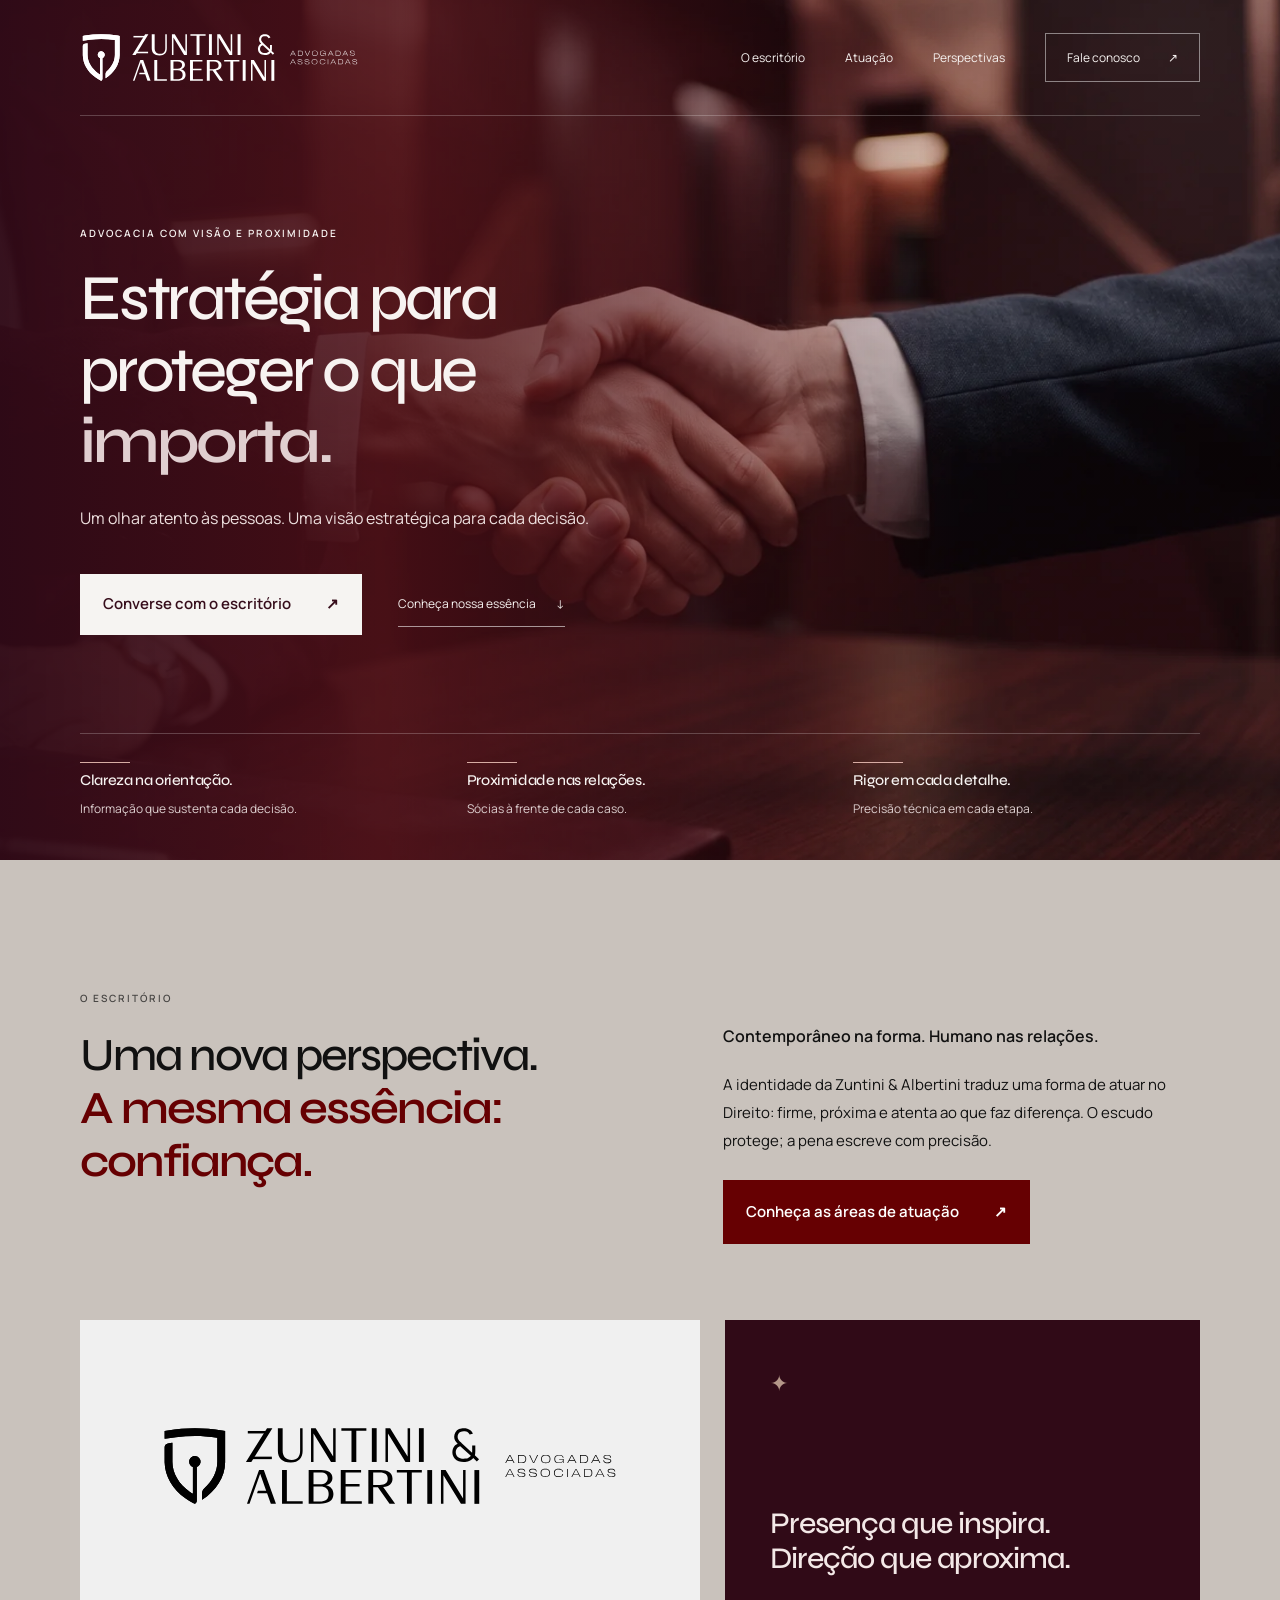
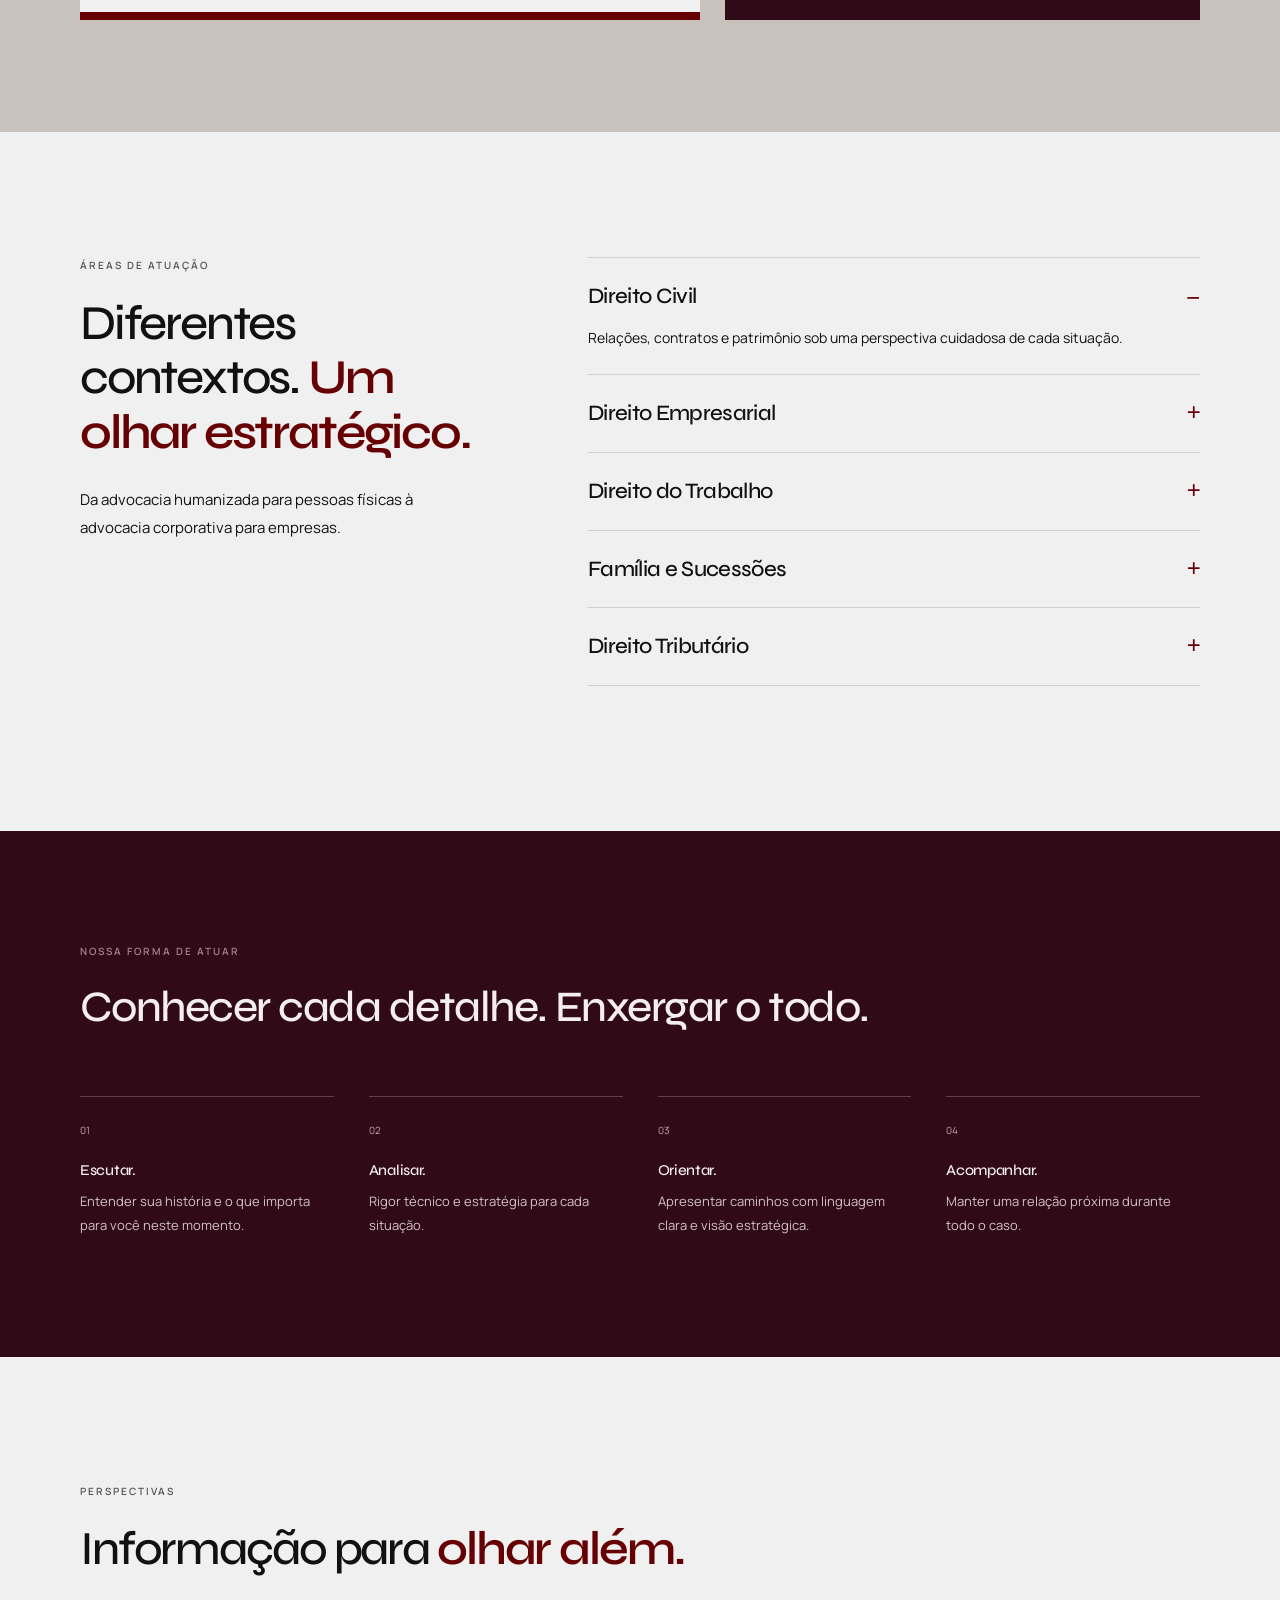
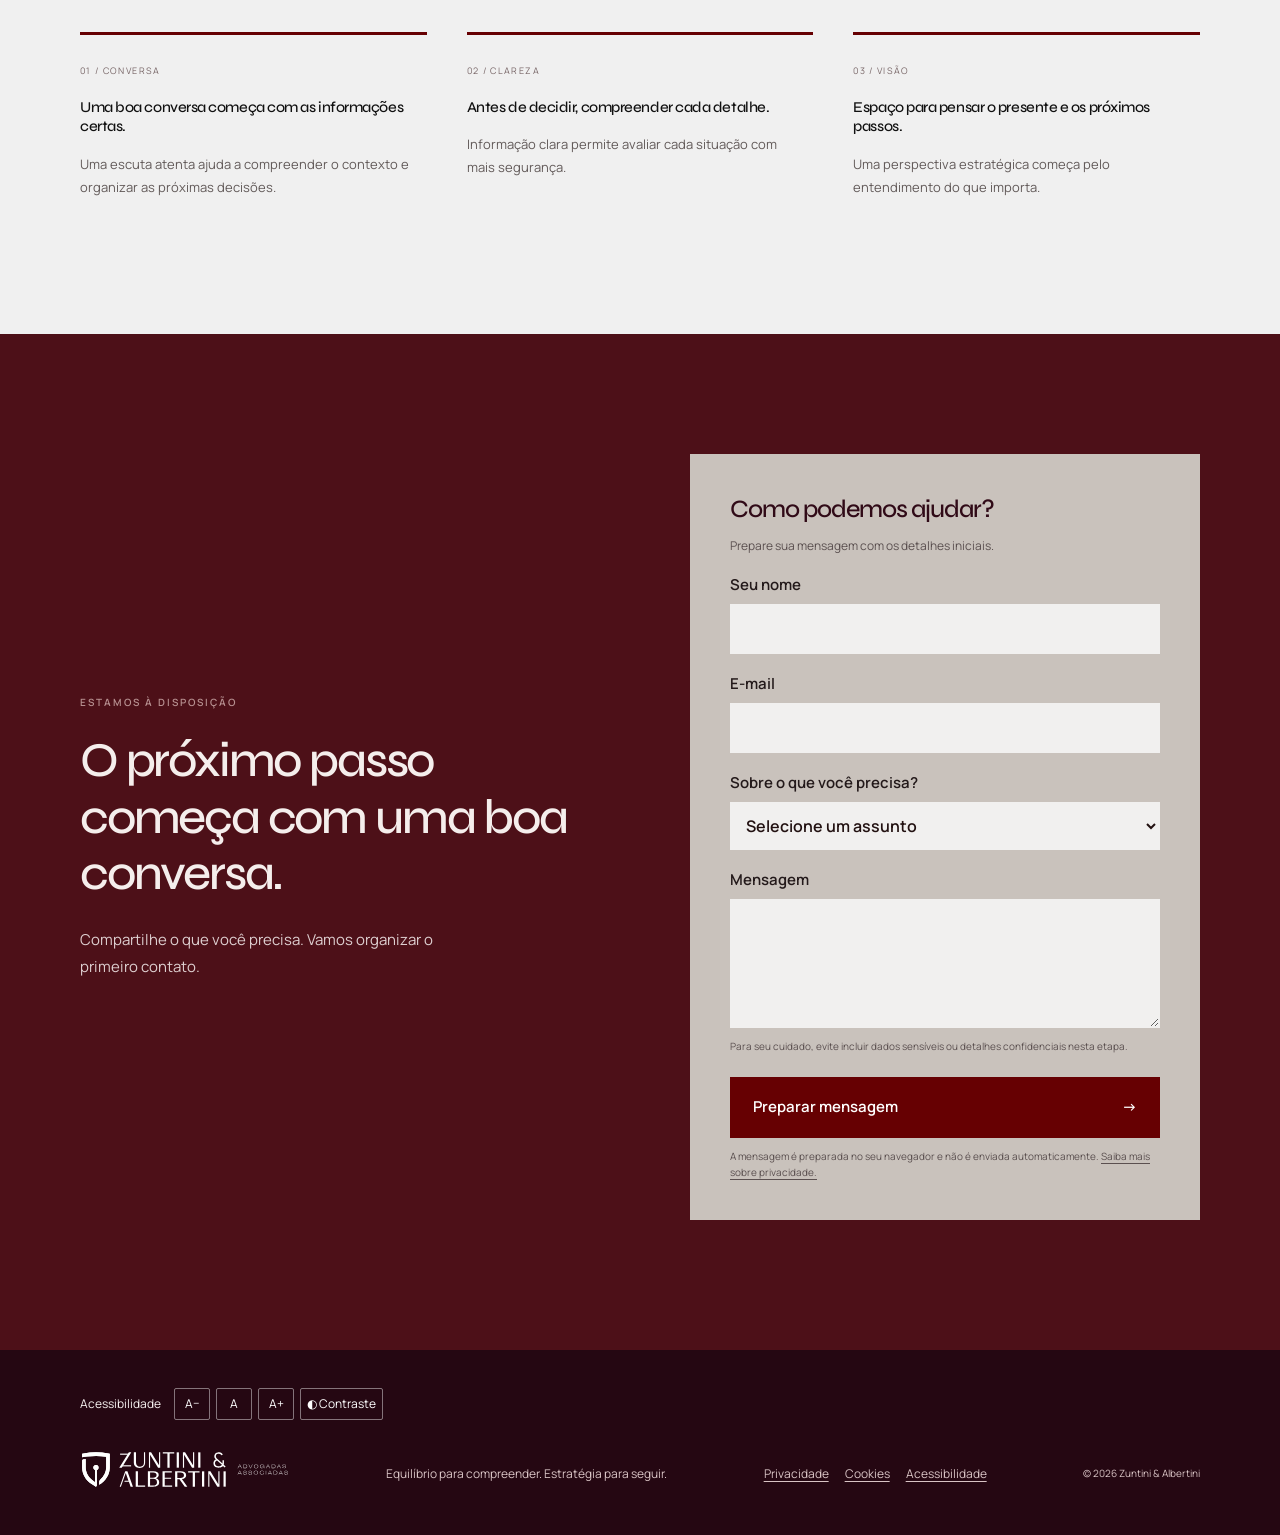
==== index.html @ 24b99238 "Adiciona site Zuntini e Albertini" ====
<!doctype html><html lang="pt-BR"><head><meta charset="utf-8"><meta name="viewport" content="width=device-width,initial-scale=1"><title>Zuntini &amp; Albertini | Advogadas Associadas</title><meta name="description" content="Conheça a Zuntini &amp; Albertini: atuação em Direito Civil, Empresarial, do Trabalho, Família e Sucessões e Tributário, com clareza e proximidade."><meta name="robots" content="index, follow, max-image-preview:large"><meta property="og:type" content="website"><meta property="og:site_name" content="Zuntini &amp; Albertini Advogadas Associadas"><meta property="og:title" content="Zuntini &amp; Albertini | Advogadas Associadas"><meta property="og:description" content="Conheça a Zuntini &amp; Albertini: atuação em Direito Civil, Empresarial, do Trabalho, Família e Sucessões e Tributário, com clareza e proximidade."><meta property="og:locale" content="pt_BR"><meta name="twitter:card" content="summary_large_image"><meta name="twitter:title" content="Zuntini &amp; Albertini | Advogadas Associadas"><meta name="twitter:description" content="Conheça a Zuntini &amp; Albertini: atuação em Direito Civil, Empresarial, do Trabalho, Família e Sucessões e Tributário, com clareza e proximidade."><meta name="theme-color" content="#300a17"><link rel="icon" href="assets/favicon.svg" type="image/svg+xml"><link rel="preload" href="assets/hero-3.webp" as="image"><link rel="stylesheet" href="fonts.css"><link rel="stylesheet" href="styles.css"><script type="application/ld+json">{"@context": "https://schema.org", "@type": "Organization", "name": "Zuntini & Albertini Advogadas Associadas", "description": "Escritório de advocacia com atuação em Direito Civil, Empresarial, do Trabalho, Família e Sucessões e Tributário."}</script><script src="script.js" defer></script><noscript><style>@media(max-width:700px){.menu-toggle{display:none}.header nav{display:flex;position:static;max-height:none;background:transparent;padding:12px 0;flex-direction:row;flex-wrap:wrap;gap:12px}.header{flex-wrap:wrap}.access-tools{display:none}}</style></noscript></head><body><a class="skip" href="#conteudo">Ir para o conteúdo</a><section class="hero" id="inicio"><header class="header wrap"><a href="#inicio" aria-label="Zuntini e Albertini — início"><img src="assets/logo.svg" class="logo logo-light" alt="Zuntini e Albertini Advogadas Associadas"></a><button class="menu-toggle" aria-controls="menu" aria-expanded="false" aria-label="Abrir menu de navegação">Menu <span aria-hidden="true">☰</span></button><nav id="menu" aria-label="Menu principal"><a href="#escritorio">O escritório</a><a href="#atuacao">Atuação</a><a href="#perspectivas">Perspectivas</a><a class="nav-button" href="#contato">Fale conosco <span>↗</span></a></nav></header><div class="hero-body wrap" id="conteudo" tabindex="-1"><p class="overline">Advocacia com visão e proximidade</p><h1>Estratégia para<br>proteger o que<br><span>importa.</span></h1><p>Um olhar atento às pessoas. Uma visão estratégica para cada decisão.</p><div class="hero-actions"><a class="button light" href="#contato">Converse com o escritório <span>↗</span></a><a class="text-link" href="#escritorio">Conheça nossa essência <span>↓</span></a></div></div><div class="hero-values wrap"><div><h3>Clareza na orientação.</h3><p>Informação que sustenta cada decisão.</p></div><div><h3>Proximidade nas relações.</h3><p>Sócias à frente de cada caso.</p></div><div><h3>Rigor em cada detalhe.</h3><p>Precisão técnica em cada etapa.</p></div></div></section><main><section class="about" id="escritorio"><div class="wrap"><div class="about-top"><div><p class="overline">O escritório</p><h2>Uma nova perspectiva.<br><em>A mesma essência:<br>confiança.</em></h2></div><div class="about-copy"><p class="lead">Contemporâneo na forma. Humano nas relações.</p><p>A identidade da Zuntini &amp; Albertini traduz uma forma de atuar no Direito: firme, próxima e atenta ao que faz diferença. O escudo protege; a pena escreve com precisão.</p><a class="button wine" href="#atuacao">Conheça as áreas de atuação <span>↗</span></a></div></div><div class="about-panels"><div class="brand-panel"><img src="assets/logo.svg" alt="Zuntini e Albertini Advogadas Associadas"></div><div class="quote-panel"><span class="panel-mark" aria-hidden="true">✦</span><p>Presença que inspira.<br>Direção que aproxima.</p></div></div></div></section><section class="practice" id="atuacao"><div class="wrap practice-grid"><div class="practice-heading"><p class="overline">Áreas de atuação</p><h2>Diferentes<br>contextos. <em>Um<br>olhar estratégico.</em></h2><p>Da advocacia humanizada para pessoas físicas à advocacia corporativa para empresas.</p></div><div class="accordions"><details open><summary>Direito Civil <span></span></summary><p>Relações, contratos e patrimônio sob uma perspectiva cuidadosa de cada situação.</p></details><details><summary>Direito Empresarial <span></span></summary><p>Orientação jurídica para as relações e decisões que fazem parte da atividade empresarial.</p></details><details><summary>Direito do Trabalho <span></span></summary><p>Atenção às relações de trabalho e às particularidades de cada contexto.</p></details><details><summary>Família e Sucessões <span></span></summary><p>Escuta cuidadosa e orientação em questões familiares e sucessórias.</p></details><details><summary>Direito Tributário <span></span></summary><p>Análise e orientação em questões tributárias para pessoas e empresas.</p></details></div></div></section><section class="approach"><div class="wrap"><p class="overline">Nossa forma de atuar</p><h2>Conhecer cada detalhe.<br class="mobile-break"> Enxergar o todo.</h2><div class="steps"><article><span>01</span><h3>Escutar.</h3><p>Entender sua história e o que importa para você neste momento.</p></article><article><span>02</span><h3>Analisar.</h3><p>Rigor técnico e estratégia para cada situação.</p></article><article><span>03</span><h3>Orientar.</h3><p>Apresentar caminhos com linguagem clara e visão estratégica.</p></article><article><span>04</span><h3>Acompanhar.</h3><p>Manter uma relação próxima durante todo o caso.</p></article></div></div></section><section class="perspectives" id="perspectivas"><div class="wrap"><p class="overline">Perspectivas</p><h2>Informação para <em>olhar além.</em></h2><div class="insights"><article><span>01 / CONVERSA</span><h3>Uma boa conversa começa com as informações certas.</h3><p>Uma escuta atenta ajuda a compreender o contexto e organizar as próximas decisões.</p></article><article><span>02 / CLAREZA</span><h3>Antes de decidir, compreender cada detalhe.</h3><p>Informação clara permite avaliar cada situação com mais segurança.</p></article><article><span>03 / VISÃO</span><h3>Espaço para pensar o presente e os próximos passos.</h3><p>Uma perspectiva estratégica começa pelo entendimento do que importa.</p></article></div></div></section><section class="contact" id="contato"><div class="wrap contact-grid"><div><p class="overline">Estamos à disposição</p><h2>O próximo passo<br>começa com uma boa<br>conversa.</h2><p>Compartilhe o que você precisa. Vamos organizar o primeiro contato.</p></div><form id="contact-form"><h3>Como podemos ajudar?</h3><p>Prepare sua mensagem com os detalhes iniciais.</p><label>Seu nome<input name="nome" autocomplete="name" required></label><label>E-mail<input name="email" type="email" autocomplete="email" required></label><label>Sobre o que você precisa?<select name="assunto" required><option value="">Selecione um assunto</option><option>Direito Civil</option><option>Direito Empresarial</option><option>Direito do Trabalho</option><option>Família e Sucessões</option><option>Direito Tributário</option><option>Outro assunto</option></select></label><label>Mensagem<textarea name="mensagem" rows="4" required aria-describedby="message-guidance"></textarea></label><p class="form-note" id="message-guidance">Para seu cuidado, evite incluir dados sensíveis ou detalhes confidenciais nesta etapa.</p><button class="button wine" type="submit">Preparar mensagem <span>→</span></button><p class="form-note">A mensagem é preparada no seu navegador e não é enviada automaticamente. <a href="privacidade.html">Saiba mais sobre privacidade.</a></p><div class="result" id="result" hidden role="status"><strong>Mensagem preparada</strong><pre id="message-preview"></pre><button type="button" id="copy-message">Copiar mensagem</button><p id="copy-status" aria-live="polite"></p></div></form></div></section></main><footer><div class="access-tools" role="group" aria-label="Opções de acessibilidade"><span>Acessibilidade</span><button type="button" data-text-size="decrease" aria-label="Diminuir tamanho do texto">A−</button><button type="button" data-text-size="reset" aria-label="Restaurar tamanho do texto">A</button><button type="button" data-text-size="increase" aria-label="Aumentar tamanho do texto">A+</button><button type="button" id="contrast-toggle" aria-pressed="false" aria-label="Ativar alto contraste">◐ <span>Contraste</span></button></div><div class="wrap footer-inner"><a href="#inicio" aria-label="Voltar ao início"><img src="assets/logo.svg" class="logo-light" alt="Zuntini e Albertini Advogadas Associadas"></a><p>Equilíbrio para compreender. Estratégia para seguir.</p><nav class="footer-legal" aria-label="Informações legais"><a href="privacidade.html">Privacidade</a><a href="cookies.html">Cookies</a><a href="acessibilidade.html">Acessibilidade</a></nav><small>© 2026 Zuntini &amp; Albertini</small></div></footer></body></html>
---- fonts.css ----
@font-face{font-family:'Manrope';font-style:normal;font-weight:400;font-display:swap;src:url('assets/fonts/manrope-0.ttf') format('truetype')}
@font-face{font-family:'Manrope';font-style:normal;font-weight:500;font-display:swap;src:url('assets/fonts/manrope-1.ttf') format('truetype')}
@font-face{font-family:'Manrope';font-style:normal;font-weight:600;font-display:swap;src:url('assets/fonts/manrope-2.ttf') format('truetype')}
@font-face{font-family:'Manrope';font-style:normal;font-weight:700;font-display:swap;src:url('assets/fonts/manrope-3.ttf') format('truetype')}
@font-face{font-family:'Syne';font-style:normal;font-weight:400;font-display:swap;src:url('assets/fonts/syne-0.ttf') format('truetype')}
@font-face{font-family:'Syne';font-style:normal;font-weight:500;font-display:swap;src:url('assets/fonts/syne-1.ttf') format('truetype')}
@font-face{font-family:'Syne';font-style:normal;font-weight:600;font-display:swap;src:url('assets/fonts/syne-2.ttf') format('truetype')}
@font-face{font-family:'Syne';font-style:normal;font-weight:700;font-display:swap;src:url('assets/fonts/syne-3.ttf') format('truetype')}
---- styles.css ----
:root{--wine:#660002;--deep:#300a17;--burgundy:#4d1018;--gray:#c9c2bc;--paper:#f0f0f0;--ink:#111}*{box-sizing:border-box}html{scroll-behavior:smooth;scroll-padding-top:20px}body{margin:0;background:var(--paper);color:var(--ink);font:15px/1.65 Arial,sans-serif;-webkit-font-smoothing:antialiased}a{color:inherit;text-decoration:none}button,input,textarea,select{font:inherit}button,a{touch-action:manipulation}a:focus-visible,button:focus-visible,input:focus-visible,textarea:focus-visible,select:focus-visible,summary:focus-visible{outline:3px solid #b58266;outline-offset:4px}p,h1,h2,h3,figure{margin:0}h1,h2,h3{font-family:Georgia,'Times New Roman',serif;font-weight:400;line-height:1.12;letter-spacing:-.035em}h1{font-size:clamp(58px,6.3vw,96px)}h2{font-size:clamp(38px,4.1vw,62px)}h3{font-size:23px}em{font-style:normal;color:var(--wine)}.wrap{width:min(1320px,87.5%);margin:auto}.overline{font-size:10px;letter-spacing:.2em;text-transform:uppercase;font-weight:600;margin-bottom:22px;opacity:.7}.hero{min-height:860px;background:linear-gradient(90deg,rgba(48,10,23,.96) 0%,rgba(77,16,24,.88) 30%,rgba(48,10,23,.2) 75%),url('assets/hero-3.webp') 64% center/cover;color:#f7f3f1;display:flex;flex-direction:column}.header{min-height:116px;display:flex;justify-content:space-between;align-items:center;gap:30px;border-bottom:1px solid #ffffff38}.logo{display:block;width:280px;height:auto}.logo-light{filter:brightness(0) invert(1)}.header nav{display:flex;align-items:center;gap:40px;font-size:12px}.header nav a:not(.nav-button):hover{opacity:.65}.nav-button{padding:14px 21px;border:1px solid #ffffff78;display:flex;gap:28px;align-items:center}.nav-button:hover{background:#ffffff15}.menu-toggle{display:none}.hero-body{padding:90px 0 80px;flex:1;display:flex;align-items:flex-start;flex-direction:column;justify-content:center}.hero-body h1 span{color:#e0cfd0}.hero-body>p:not(.overline){font-size:18px;margin-top:30px;color:#eee0df;max-width:600px}.hero-actions{display:flex;gap:36px;align-items:center;margin-top:42px}.button{border:1px solid transparent;padding:17px 22px;font-size:12px;font-weight:600;display:inline-flex;align-items:center;justify-content:space-between;gap:35px;cursor:pointer;transition:background .25s,transform .25s}.button:hover{transform:translateY(-2px)}.light{background:#f6f4f2;color:#360d1b}.wine{background:var(--wine);color:white}.wine:hover{background:#82121a}.text-link{font-size:12px;border-bottom:1px solid #ffffff90;padding:12px 0}.text-link span{margin-left:18px}.hero-values{display:grid;grid-template-columns:repeat(3,1fr);gap:40px;padding:28px 0 32px;border-top:1px solid #ffffff38}.hero-values h3{font-size:20px}.hero-values p{font-size:12px;color:#ded0d0;margin-top:6px}.about{background:var(--gray);padding:125px 0}.about-top{display:grid;grid-template-columns:1fr .88fr;gap:100px}.about-copy{max-width:520px}.about-copy .lead{font-size:17px;margin-bottom:20px}.about-copy p:not(.lead){max-width:520px}.about-copy .button{margin-top:26px}.about-panels{display:grid;grid-template-columns:1.15fr .88fr;gap:25px;margin-top:85px}.brand-panel{min-height:300px;background:#f0f0f0;border-bottom:8px solid var(--wine);display:grid;place-items:center;padding:40px}.brand-panel img{width:min(460px,90%)}.quote-panel{min-height:300px;background:var(--deep);color:#f3e8e7;display:flex;flex-direction:column;justify-content:space-between;padding:45px}.quote-panel p{font:30px/1.15 Georgia,serif}.panel-mark{color:#b49789;font-size:22px}.practice{padding:140px 0;background:#f0f0f0}.practice-grid{display:grid;grid-template-columns:.8fr 1.2fr;gap:100px}.practice-heading>p:not(.overline){max-width:340px;margin-top:30px}.accordions details{border-top:1px solid #d1cecc;padding:24px 0}.accordions details:last-child{border-bottom:1px solid #d1cecc}.accordions summary{cursor:pointer;list-style:none;font:26px/1.2 Georgia,serif;display:flex;justify-content:space-between;gap:20px}.accordions summary::-webkit-details-marker{display:none}.accordions summary span:after{content:'+';color:var(--wine);font:24px/1 Arial,sans-serif}.accordions details[open] summary span:after{content:'−'}.accordions details p{max-width:550px;margin-top:20px;font-size:14px;line-height:1.8}.approach{padding:125px 0;background:var(--deep);color:#f5eeee}.approach .overline{color:#d7b9ba}.approach h2{font-size:clamp(38px,3.8vw,58px)}.steps{display:grid;grid-template-columns:repeat(4,1fr);gap:35px;margin-top:70px}.steps article{border-top:1px solid #ffffff38;padding-top:20px}.steps article>span{font-size:10px;color:#c7a7a9}.steps h3{font-size:23px;margin-top:24px}.steps p{font-size:13px;color:#d3c3c4;margin-top:12px;max-width:250px}.perspectives{padding:130px 0;background:#f0f0f0}.insights{display:grid;grid-template-columns:repeat(3,1fr);gap:30px;margin-top:65px}.insights article{border-top:3px solid var(--wine);padding-top:22px}.insights span{font-size:9px;letter-spacing:.15em;color:#786667}.insights h3{font-size:25px;max-width:330px;margin-top:18px}.insights p{color:#625a59;font-size:13px;margin-top:18px;max-width:330px}.contact{background:var(--burgundy);color:#f5eeec;padding:130px 0}.contact-grid{display:grid;grid-template-columns:1fr 1fr;gap:100px;align-items:center}.contact-grid>div>p:last-child{color:#decfd0;max-width:380px;margin-top:30px}.contact .overline{color:#e4c7c4}form{background:#c9c2bc;color:#23191a;padding:40px}form h3{font-size:30px;color:var(--deep)}form>p{font-size:12px;margin-top:10px;color:#5b5050}label{display:block;font-size:11px;font-weight:600;margin-top:18px}input,select,textarea{display:block;width:100%;border:1px solid transparent;background:#f1f0ef;padding:11px;margin-top:6px;border-radius:0;color:#211}textarea{resize:vertical}form .button{width:100%;margin-top:23px}.form-note{font-size:10px;line-height:1.5}.result{border-top:1px solid #a99e98;margin-top:24px;padding-top:20px}.result strong{font-family:Georgia,serif;font-size:20px;font-weight:400}pre{white-space:pre-wrap;overflow-wrap:anywhere;font:13px/1.6 Arial,sans-serif;background:#eeeae6;padding:15px}#copy-message{border:1px solid var(--wine);background:transparent;color:var(--wine);padding:10px;cursor:pointer}#copy-status{font-size:12px}footer{background:#250712;color:#d9c4c5;padding:38px 0}.footer-inner{display:flex;align-items:center;justify-content:space-between;gap:35px}.footer-inner img{width:210px}.footer-inner p{font-size:12px}.footer-inner small{font-size:10px}.mobile-break{display:none}.skip{position:absolute;top:-100px;z-index:10;background:white;color:#111;padding:10px}.skip:focus{top:5px}@media(max-width:900px){.header nav{gap:22px}.logo{width:230px}.about-top,.practice-grid,.contact-grid{gap:50px}.hero{min-height:780px}}@media(max-width:700px){.wrap{width:88%}.hero{min-height:780px;background-position:64% center;background-image:linear-gradient(90deg,rgba(48,10,23,.93),rgba(48,10,23,.62)),url('assets/hero-3.webp')}.header{min-height:90px}.logo{width:205px}.menu-toggle{display:flex;gap:16px;align-items:center;background:transparent;color:white;border:1px solid #ffffff80;padding:9px 13px}.header nav{display:none;position:absolute;top:82px;left:6%;right:6%;z-index:5;background:#300a17;padding:25px;flex-direction:column;align-items:stretch;gap:23px}.header nav.open{display:flex}.nav-button{justify-content:space-between}.hero-body{padding:70px 0 60px}.hero-body h1{font-size:clamp(46px,10vw,68px)}.hero-body>p:not(.overline){font-size:15px}.hero-actions{gap:20px;align-items:flex-start;flex-direction:column;margin-top:32px}.hero-values{gap:16px;grid-template-columns:1fr;padding:22px 0}.hero-values>div{display:grid;grid-template-columns:1fr 1fr;gap:15px;align-items:center}.hero-values h3{font-size:16px}.hero-values p{font-size:10px;margin:0}.about,.practice,.approach,.perspectives,.contact{padding:75px 0}.about-top,.practice-grid,.contact-grid{grid-template-columns:1fr;gap:35px}.about h2,.practice h2{font-size:38px}.about-copy .lead{font-size:16px}.about-panels{grid-template-columns:1fr;gap:15px;margin-top:45px}.brand-panel,.quote-panel{min-height:190px}.quote-panel{padding:30px}.quote-panel p{font-size:25px}.accordions summary{font-size:22px}.accordions details{padding:21px 0}.steps{grid-template-columns:1fr 1fr;gap:30px 20px;margin-top:40px}.steps h3{margin-top:14px}.steps p{font-size:12px}.mobile-break{display:block}.insights{grid-template-columns:1fr;gap:35px;margin-top:40px}.insights h3{font-size:24px}.insights p{font-size:14px}form{padding:27px}.contact h2{font-size:37px}input,select,textarea{font-size:16px}.footer-inner{flex-wrap:wrap}.footer-inner img{width:180px}.footer-inner p{width:100%}.footer-inner small{font-size:10px}}@media(max-width:350px){.logo{width:165px}.hero-body h1{font-size:42px}.hero-values>div{grid-template-columns:1fr}.hero-values p{display:none}.steps{grid-template-columns:1fr}.contact h2{font-size:32px}}@media(prefers-reduced-motion:reduce){html{scroll-behavior:auto}*{transition:none!important}}
.brand-panel img{filter:brightness(0)}

/* Animações progressivas: conteúdo continua disponível sem JavaScript. */
.motion-progress{position:fixed;top:0;left:0;right:0;height:3px;background:#b5877c;transform:scaleX(var(--progress,0));transform-origin:left;z-index:30;pointer-events:none}
.hero.has-motion{position:relative;isolation:isolate;overflow:clip;background:#300a17}
.hero.has-motion:before{content:'';position:absolute;inset:-30px;z-index:-2;background:url('assets/hero-3.webp') 64% center/cover;transform:translate3d(var(--hero-x,0px),var(--hero-y,0px),0) scale(var(--hero-scale,1.02));will-change:transform}
.hero.has-motion:after{content:'';position:absolute;inset:0;z-index:-1;background:linear-gradient(90deg,rgba(48,10,23,.96),rgba(77,16,24,.88) 30%,rgba(48,10,23,.2) 75%);pointer-events:none}
.reveal{opacity:0;translate:0 28px;transition:opacity .85s ease var(--delay,0ms),translate 1s cubic-bezier(.16,1,.3,1) var(--delay,0ms)}
.reveal.is-visible{opacity:1;translate:0 0}
.reveal:focus-within{opacity:1;translate:0 0;transition:none}
.hero-body h1 .motion-line{display:block;overflow:clip;padding-bottom:.12em;margin-bottom:-.12em}
.hero-body h1 .motion-line>span{display:block;transition:transform 1.1s cubic-bezier(.16,1,.3,1) var(--line-delay,0ms)}
.hero-body h1.motion-heading{opacity:1;translate:none}
.hero-body h1.motion-heading:not(.is-visible) .motion-line>span{transform:translateY(115%)}
.button,.nav-button{transform:translate3d(var(--mx,0px),var(--my,0px),0);transition:transform .4s cubic-bezier(.16,1,.3,1),background .25s}
.button:hover{transform:translate3d(var(--mx,0px),calc(var(--my,0px) - 2px),0)}
.button span,.nav-button span,.text-link span{display:inline-block;transition:transform .35s ease}
.button:hover span,.nav-button:hover span{transform:translate(4px,-3px)}.text-link:hover span{transform:translateY(4px)}
.brand-panel,.quote-panel{overflow:hidden}.brand-panel img{transition:transform .7s cubic-bezier(.16,1,.3,1)}.brand-panel:hover img{transform:scale(1.04)}
.panel-mark{display:inline-block;transition:transform .6s}.quote-panel:hover .panel-mark{transform:rotate(90deg)}
.steps article,.insights article{transition:transform .45s ease,border-color .45s}.steps article:hover,.insights article:hover{transform:translateY(-5px)}
.accordions summary span{transition:transform .35s}.accordions details[open] summary span{transform:rotate(180deg)}
.motion-cursor{position:fixed;top:0;left:0;z-index:50;pointer-events:none;opacity:0;transition:opacity .2s}
.motion-cursor span{display:block;width:28px;height:28px;transform:translate(-50%,-50%);border:1px solid #bd9492;border-radius:50%;transition:width .25s,height .25s,background .25s}
.motion-cursor.is-link span{width:48px;height:48px;background:#bd949222}
@media(max-width:700px){.hero.has-motion:before{background-position:64% center}.hero.has-motion:after{background:linear-gradient(90deg,rgba(48,10,23,.93),rgba(48,10,23,.62))}.reveal{translate:0 18px}}
@media(hover:none),(pointer:coarse){.motion-cursor{display:none}}
@media(prefers-reduced-motion:reduce){.motion-progress,.motion-cursor{display:none}.reveal{opacity:1;translate:none;transition:none}.hero.has-motion:before{transform:none}.hero-body h1.motion-heading:not(.is-visible) .motion-line>span{transform:none}.steps article:hover,.insights article:hover,.brand-panel:hover img{transform:none}}

/* Movimento dos três compromissos na abertura. */
.hero-values>div{position:relative;overflow:hidden;padding:9px 12px 10px 0}
.hero-values>div:before{content:'';position:absolute;top:0;left:0;width:50px;height:1px;background:#d7aca4;transform:scaleX(0);transform-origin:left;transition:transform .85s cubic-bezier(.16,1,.3,1) var(--delay,0ms)}
.hero-values>div.is-visible:before{transform:scaleX(1)}
.hero-values h3{transition:transform .5s cubic-bezier(.16,1,.3,1),color .5s}
.hero-values p{transition:transform .6s cubic-bezier(.16,1,.3,1),color .5s}
@media(hover:hover) and (pointer:fine){.hero-values>div:hover h3{transform:translateX(7px);color:#fff}.hero-values>div:hover p{transform:translateX(7px);color:#fff}.hero-values>div:hover:before{width:80px}}
@media(max-width:700px){.hero-values>div{padding:9px 0}.hero-values>div:before{width:25px}}
@media(prefers-reduced-motion:reduce){.hero-values>div:before{transform:scaleX(1);transition:none}.hero-values h3,.hero-values p{transition:none}.hero-values>div:hover h3,.hero-values>div:hover p{transform:none}}
/* Tipografia da referência: Syne nos títulos e Manrope no conteúdo. */
body{font-family:'Manrope',Arial,sans-serif;font-weight:400}
h1,h2,h3{font-family:'Syne',Arial,sans-serif;font-weight:500;letter-spacing:-.045em}
h1 span,h2 em{font-family:'Syne',Arial,sans-serif;font-weight:600}
.hero-body h1{font-size:clamp(53px,5.2vw,82px);line-height:1.15}
.quote-panel p,.accordions summary,.result strong{font-family:'Syne',Arial,sans-serif;font-weight:500;letter-spacing:-.035em}
pre{font-family:'Manrope',Arial,sans-serif}
@media(max-width:700px){.hero-body h1{font-size:clamp(39px,8.8vw,56px);line-height:1.17}.hero-values h3{font-size:15px}.accordions summary{font-size:20px}.quote-panel p{font-size:23px}}
@media(max-width:350px){.hero-body h1{font-size:36px}}
.hero-body h1 .motion-line,.hero-body h1 .motion-line>span{color:inherit;font-weight:inherit}
.hero-body h1 .motion-line>span>span{color:#e0cfd0;font-weight:600}

/* Ritmo tipográfico ajustado à função de cada seção. */
.hero-body h1{font-size:clamp(51px,5vw,76px);line-height:1.12;letter-spacing:-.05em;max-width:820px}
.hero-body>p:not(.overline){max-width:530px;line-height:1.75;margin-top:26px;font-size:16px}
.hero-values h3{font-size:17px;line-height:1.3;letter-spacing:-.025em}.hero-values p{font-size:12px;line-height:1.6;margin-top:8px}
.about{padding-block:130px 112px}.about-top h2{font-size:clamp(38px,3.6vw,54px);line-height:1.16;letter-spacing:-.045em}.about-copy{padding-top:34px;line-height:1.85}.about-copy .lead{font-size:16px;font-weight:600;line-height:1.5;margin-bottom:23px}.about-panels{margin-top:76px}
.practice{padding-block:125px 145px}.practice-heading h2{font-size:clamp(38px,3.8vw,56px);line-height:1.13}.practice-heading>p:not(.overline){line-height:1.85;margin-top:26px}.accordions details{padding-block:24px}.accordions summary{font-size:22px;line-height:1.3;letter-spacing:-.03em}.accordions details p{font-size:14px;line-height:1.85;margin-top:14px}
.approach{padding-block:112px 120px}.approach h2{font-size:clamp(36px,3.4vw,50px);line-height:1.2;letter-spacing:-.035em;max-width:1050px}.steps{margin-top:62px}.steps h3{font-size:20px;letter-spacing:-.02em;margin-top:21px}.steps p{line-height:1.8;margin-top:11px}
.perspectives{padding-block:126px 135px}.perspectives h2{font-size:clamp(39px,3.7vw,55px);line-height:1.17}.insights{margin-top:55px;gap:40px}.insights h3{font-size:22px;line-height:1.3;letter-spacing:-.03em;margin-top:16px;max-width:350px}.insights p{line-height:1.8;margin-top:16px}
.contact{padding-block:120px 130px}.contact h2{font-size:clamp(40px,3.8vw,58px);line-height:1.16}.contact-grid>div>p:last-child{line-height:1.8;margin-top:25px}.contact form h3{font-size:25px;line-height:1.25}.contact form>p{line-height:1.6}
@media(max-width:900px) and (min-width:701px){.about-top,.practice-grid,.contact-grid{gap:50px}.hero-body h1{font-size:clamp(48px,6vw,65px)}.about-top h2,.practice-heading h2{font-size:clamp(35px,4.3vw,44px)}}
@media(max-width:700px){.hero-body h1{font-size:clamp(38px,8.5vw,52px);line-height:1.15}.hero-body>p:not(.overline){font-size:15px;line-height:1.75;margin-top:24px}.hero-values h3{font-size:15px;line-height:1.3}.hero-values p{font-size:11px;line-height:1.5;margin:0}.about{padding-block:76px 68px}.about-top h2,.practice-heading h2{font-size:clamp(34px,8vw,40px);line-height:1.16}.about-copy{padding-top:0}.about-copy .lead{font-size:15px;margin-bottom:17px}.about-panels{margin-top:42px}.practice{padding-block:76px 82px}.accordions summary{font-size:20px}.accordions details p{font-size:14px;line-height:1.7}.approach{padding-block:72px 78px}.approach h2{font-size:clamp(32px,7.8vw,40px);line-height:1.2}.steps{margin-top:40px}.steps h3{font-size:19px;margin-top:14px}.steps p{font-size:13px}.perspectives{padding-block:78px 84px}.perspectives h2{font-size:clamp(34px,8vw,42px)}.insights{margin-top:39px;gap:32px}.insights h3{font-size:21px}.insights p{font-size:14px}.contact{padding-block:78px 85px}.contact h2{font-size:clamp(34px,8vw,40px)}.contact form h3{font-size:24px}}
@media(max-width:350px){.hero-body h1{font-size:34px}.contact h2{font-size:31px}}
/* Textos dos compromissos permanecem disponíveis em telas pequenas. */
@media(max-width:350px){.hero-values p{display:block}.hero-values>div{gap:4px}.hero-values{gap:8px}}
/* Controles acessíveis e navegação em dispositivos pequenos. */
:root{--text-scale:1}
body{font-size:calc(15px * var(--text-scale))}
p,li,label,input,select,textarea,summary,.button,.nav-button,.hero-values h3,.steps h3,.insights h3{font-size:calc(1em * var(--text-scale))}
input,select,textarea{font-size:max(16px,calc(1em * var(--text-scale)))}
.access-tools{min-height:38px;padding:4px 6.25%;display:flex;align-items:center;justify-content:flex-end;gap:6px;background:#250712;color:#f7f3f1;font:12px/1.2 'Manrope',Arial,sans-serif}
.access-tools>span{margin-right:7px}.access-tools button{min-width:36px;min-height:32px;border:1px solid #ffffff70;color:white;background:transparent;border-radius:2px;cursor:pointer;font-size:12px}.access-tools button:hover,.access-tools button[aria-pressed=true]{background:#f0f0f0;color:#300a17}.access-tools button:focus-visible{outline:3px solid #f0d4bb;outline-offset:2px}
.footer-legal{display:flex;flex-wrap:wrap;gap:16px;font-size:12px}.footer-legal a,.form-note a{text-decoration:underline;text-underline-offset:3px}
html.high-contrast body,html.high-contrast main,html.high-contrast .about,html.high-contrast .practice,html.high-contrast .perspectives,html.high-contrast form,html.high-contrast .brand-panel,html.high-contrast input,html.high-contrast select,html.high-contrast textarea{background:#fff!important;color:#000!important}
html.high-contrast .hero,html.high-contrast .approach,html.high-contrast .contact,html.high-contrast footer,html.high-contrast .quote-panel,html.high-contrast .access-tools,html.high-contrast .header nav.open{background:#000!important;color:#fff!important}
html.high-contrast .hero.has-motion:before{display:none}html.high-contrast .hero.has-motion:after{background:#000}html.high-contrast .hero :is(p,h1,h3,span),html.high-contrast .approach :is(p,h2,h3,span),html.high-contrast .contact-grid>div :is(p,h2),html.high-contrast footer :is(p,small,a){color:#fff!important;opacity:1}
html.high-contrast .about :is(p,h2,em),html.high-contrast .practice :is(p,h2,em,summary),html.high-contrast .perspectives :is(p,h2,h3,em,span),html.high-contrast form :is(p,h3,label){color:#000!important;opacity:1}
html.high-contrast .wine,html.high-contrast #copy-message{background:#000!important;color:#fff!important;border:1px solid #fff}html.high-contrast .light{background:#fff!important;color:#000!important}html.high-contrast input,html.high-contrast select,html.high-contrast textarea{border:1px solid #000}
@media(max-width:700px){.access-tools{padding-inline:6%;justify-content:flex-end;flex-wrap:wrap}.access-tools>span{margin-right:auto}.header nav{top:auto;top:calc(100% - 8px);left:0;right:0;max-height:min(70vh,480px);overflow-y:auto}.header{position:relative;z-index:5}.menu-toggle{min-height:44px;min-width:76px}.header nav a{min-height:44px;display:flex;align-items:center}.footer-legal{width:100%}.hero-values p{display:block!important}}
@media(max-width:350px){.access-tools>span{font-size:10px}.access-tools button{min-width:32px}.access-tools #contrast-toggle span{font-size:0}.access-tools #contrast-toggle span:after{content:'Contraste';font-size:10px}}
.info-page{background:#f0f0f0}.info-header{background:#300a17;color:#fff}.info-nav{min-height:106px;display:flex;justify-content:space-between;align-items:center;gap:24px}.info-nav img{display:block;width:250px;max-width:100%}.back-link{font-size:13px;text-decoration:underline;text-underline-offset:4px}.info-main{max-width:850px;padding-top:85px;padding-bottom:110px;min-height:65vh}.info-main h1{font-size:clamp(42px,5vw,65px);margin-bottom:35px}.info-main h2{font-size:25px;line-height:1.3;margin-top:40px;margin-bottom:14px}.info-main p,.info-main li{font-size:16px;line-height:1.85;max-width:72ch}.info-main p+p{margin-top:16px}.info-main ul{padding-left:24px}.info-main li+li{margin-top:8px}.info-main .notice{padding:20px 24px;border-left:3px solid #660002;background:#e9e3df;font-size:14px;line-height:1.7}.info-page .footer-inner img{width:180px}@media(max-width:700px){.info-nav{min-height:88px}.info-nav img{width:190px}.back-link{font-size:11px}.info-main{padding-top:60px;padding-bottom:75px}.info-main h1{font-size:42px}.info-main h2{font-size:22px}.info-main p,.info-main li{font-size:16px}}
/* Escala consistente para textos e títulos. */
body{font-size:15px}
h1{font-size:calc(clamp(58px,6.3vw,96px) * var(--text-scale))}
h2{font-size:calc(clamp(38px,4.1vw,62px) * var(--text-scale))}
h3{font-size:calc(23px * var(--text-scale))}
.hero-body h1{font-size:calc(clamp(51px,5vw,76px) * var(--text-scale))}
.about-top h2{font-size:calc(clamp(38px,3.6vw,54px) * var(--text-scale))}.practice-heading h2{font-size:calc(clamp(38px,3.8vw,56px) * var(--text-scale))}.approach h2{font-size:calc(clamp(36px,3.4vw,50px) * var(--text-scale))}.perspectives h2{font-size:calc(clamp(39px,3.7vw,55px) * var(--text-scale))}.contact h2{font-size:calc(clamp(40px,3.8vw,58px) * var(--text-scale))}
@media(max-width:700px){.hero-body h1{font-size:calc(clamp(38px,8.5vw,52px) * var(--text-scale))}.about-top h2,.practice-heading h2{font-size:calc(clamp(34px,8vw,40px) * var(--text-scale))}.approach h2{font-size:calc(clamp(32px,7.8vw,40px) * var(--text-scale))}.perspectives h2{font-size:calc(clamp(34px,8vw,42px) * var(--text-scale))}.contact h2{font-size:calc(clamp(34px,8vw,40px) * var(--text-scale))}}
@media(max-width:350px){.hero-body h1{font-size:calc(34px * var(--text-scale))}.contact h2{font-size:calc(31px * var(--text-scale))}}
footer .access-tools{padding:0;min-height:0;background:transparent;justify-content:flex-start;flex-wrap:wrap;width:min(1320px,87.5%);margin:0 auto 30px}
@media(max-width:700px){footer .access-tools{width:88%;padding:0;justify-content:flex-start}footer .access-tools>span{margin-right:8px}}
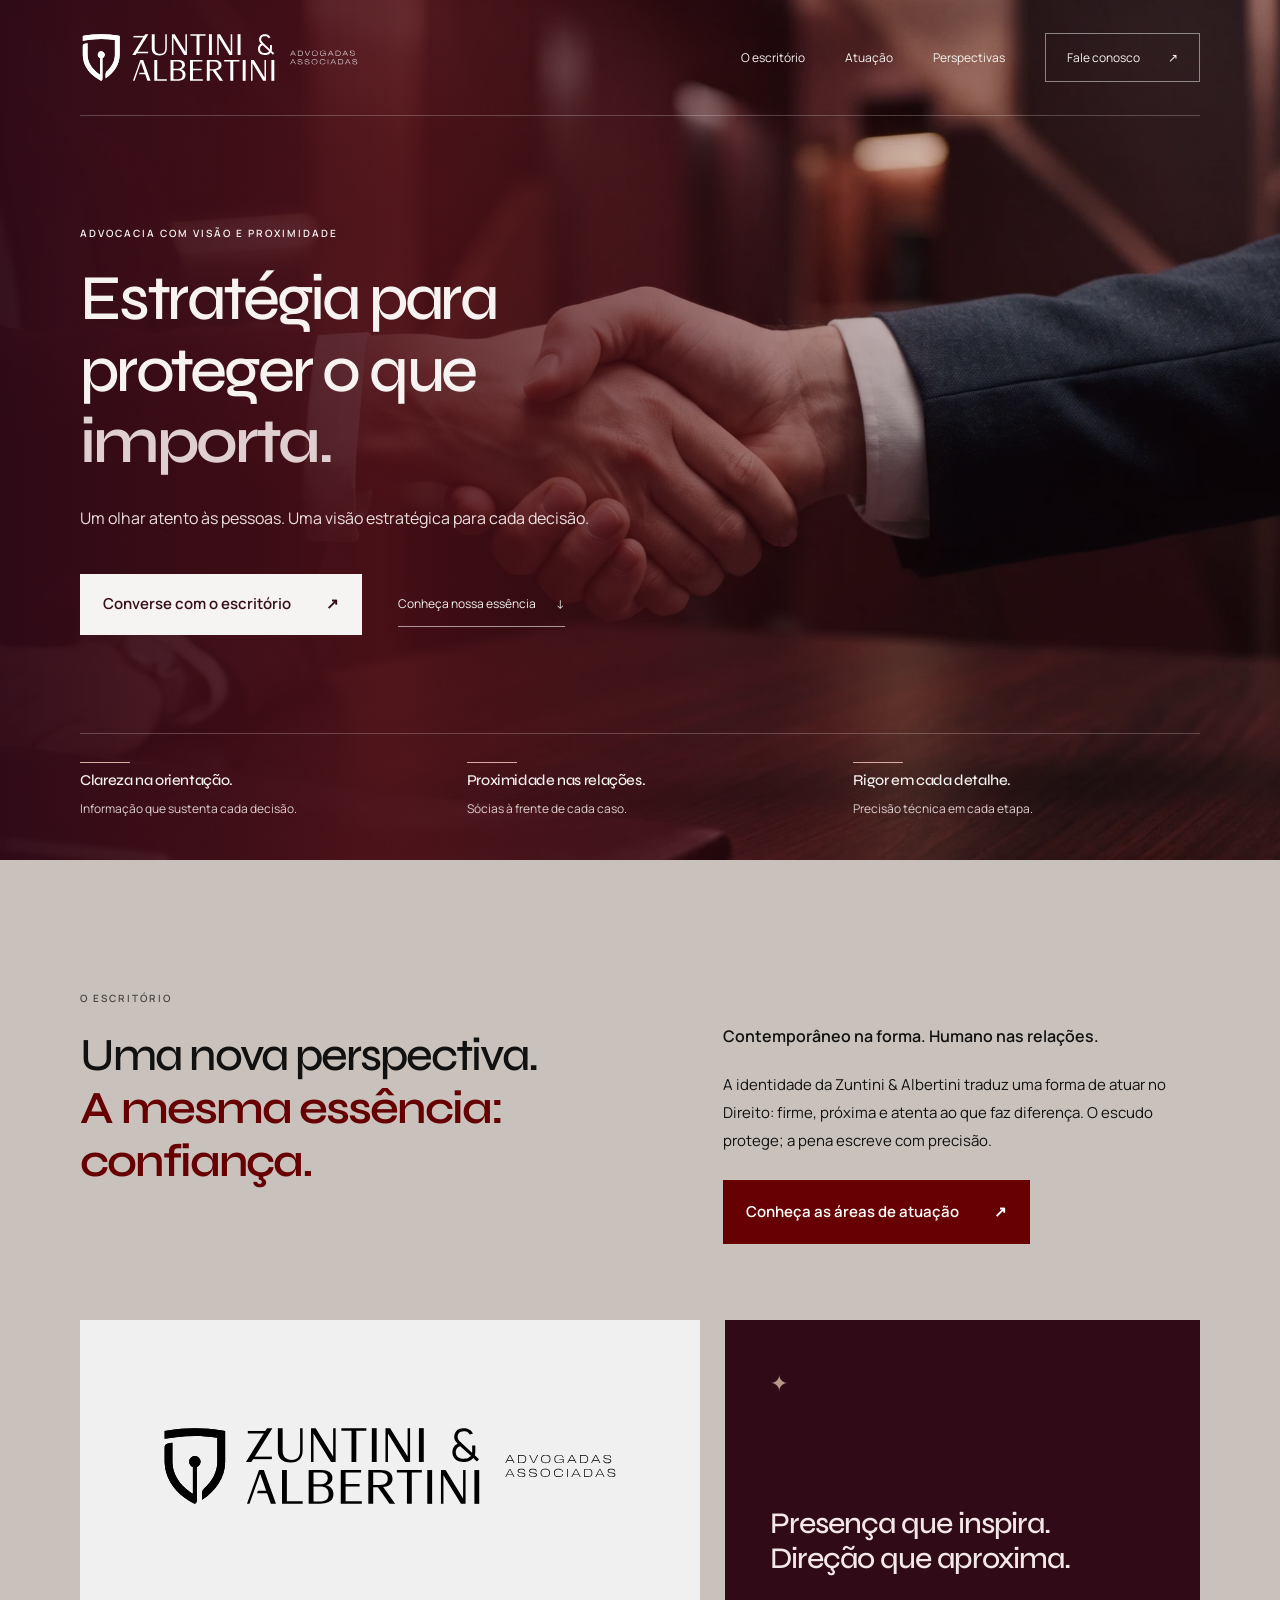
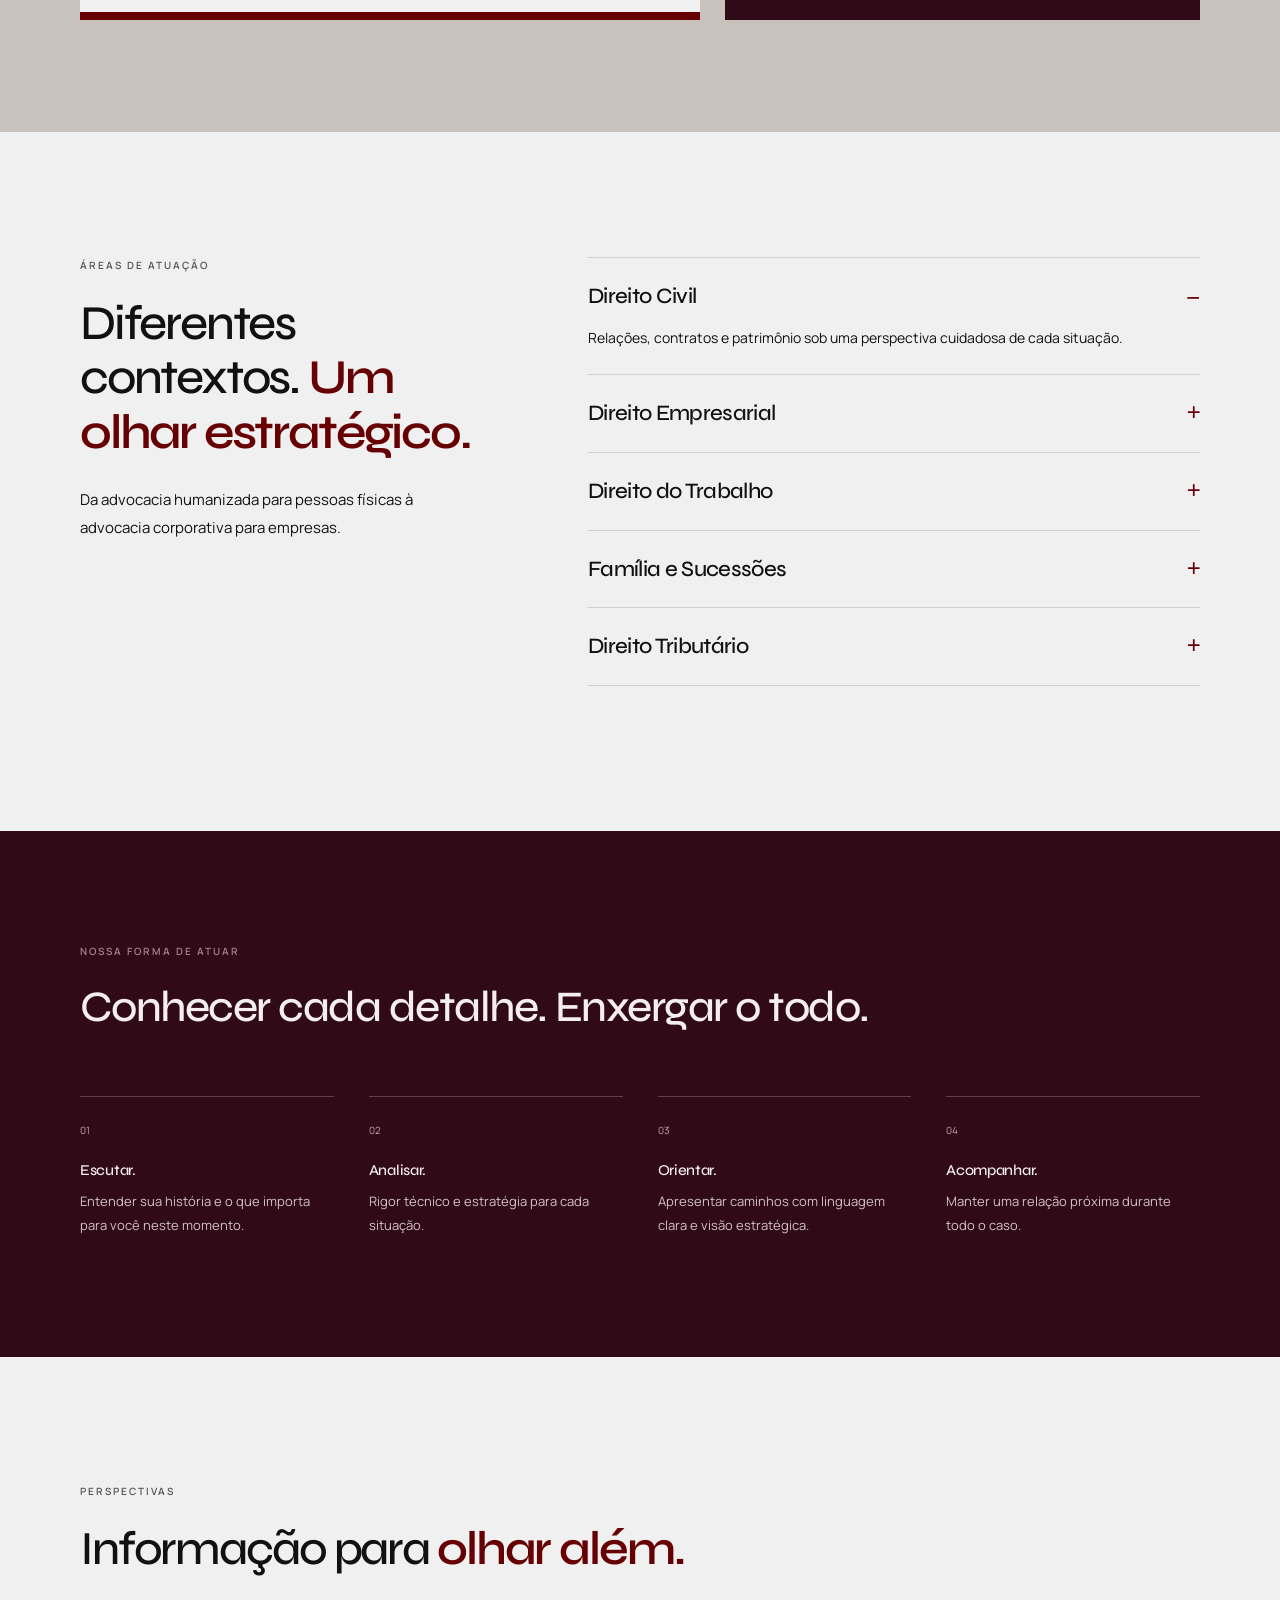
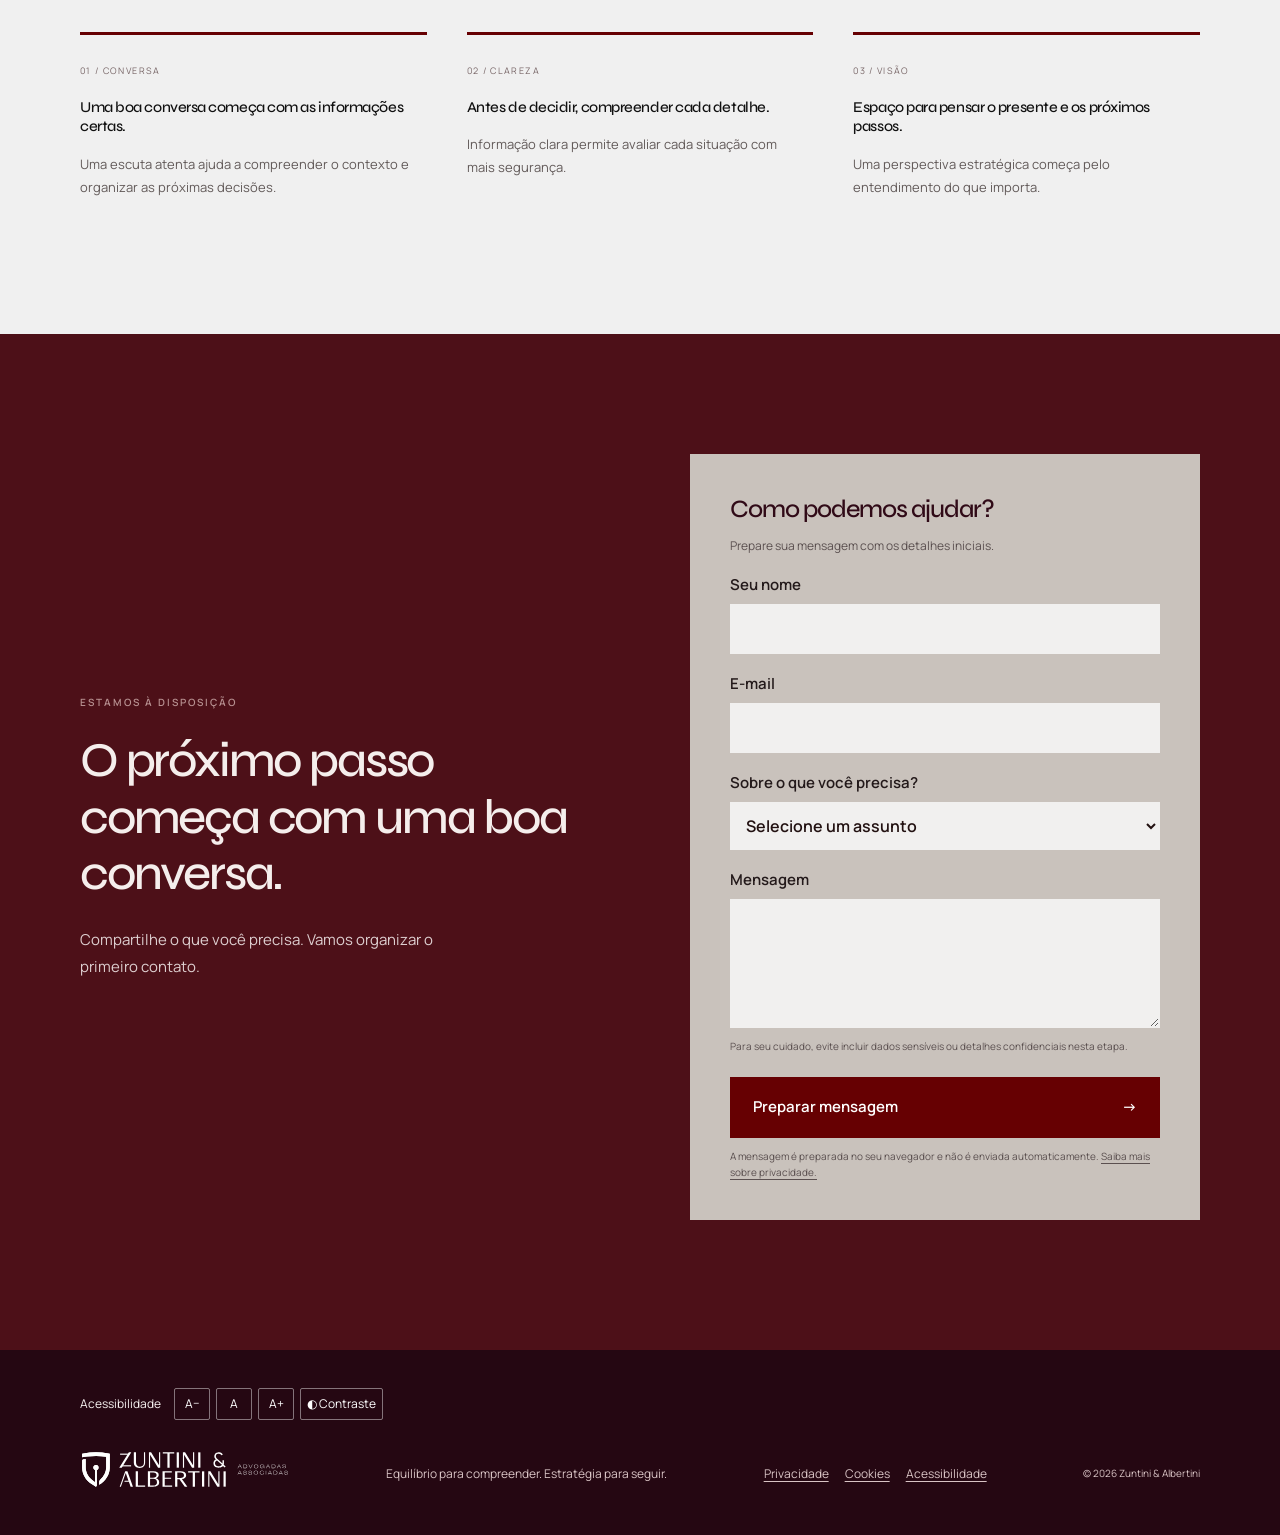
==== commit 7f4d32fe: "Atualiza imagem principal do site" ====
--- a/index.html
+++ b/index.html
@@ -1 +1 @@
-<!doctype html><html lang="pt-BR"><head><meta charset="utf-8"><meta name="viewport" content="width=device-width,initial-scale=1"><title>Zuntini &amp; Albertini | Advogadas Associadas</title><meta name="description" content="Conheça a Zuntini &amp; Albertini: atuação em Direito Civil, Empresarial, do Trabalho, Família e Sucessões e Tributário, com clareza e proximidade."><meta name="robots" content="index, follow, max-image-preview:large"><meta property="og:type" content="website"><meta property="og:site_name" content="Zuntini &amp; Albertini Advogadas Associadas"><meta property="og:title" content="Zuntini &amp; Albertini | Advogadas Associadas"><meta property="og:description" content="Conheça a Zuntini &amp; Albertini: atuação em Direito Civil, Empresarial, do Trabalho, Família e Sucessões e Tributário, com clareza e proximidade."><meta property="og:locale" content="pt_BR"><meta name="twitter:card" content="summary_large_image"><meta name="twitter:title" content="Zuntini &amp; Albertini | Advogadas Associadas"><meta name="twitter:description" content="Conheça a Zuntini &amp; Albertini: atuação em Direito Civil, Empresarial, do Trabalho, Família e Sucessões e Tributário, com clareza e proximidade."><meta name="theme-color" content="#300a17"><link rel="icon" href="assets/favicon.svg" type="image/svg+xml"><link rel="preload" href="assets/hero-3.webp" as="image"><link rel="stylesheet" href="fonts.css"><link rel="stylesheet" href="styles.css"><script type="application/ld+json">{"@context": "https://schema.org", "@type": "Organization", "name": "Zuntini & Albertini Advogadas Associadas", "description": "Escritório de advocacia com atuação em Direito Civil, Empresarial, do Trabalho, Família e Sucessões e Tributário."}</script><script src="script.js" defer></script><noscript><style>@media(max-width:700px){.menu-toggle{display:none}.header nav{display:flex;position:static;max-height:none;background:transparent;padding:12px 0;flex-direction:row;flex-wrap:wrap;gap:12px}.header{flex-wrap:wrap}.access-tools{display:none}}</style></noscript></head><body><a class="skip" href="#conteudo">Ir para o conteúdo</a><section class="hero" id="inicio"><header class="header wrap"><a href="#inicio" aria-label="Zuntini e Albertini — início"><img src="assets/logo.svg" class="logo logo-light" alt="Zuntini e Albertini Advogadas Associadas"></a><button class="menu-toggle" aria-controls="menu" aria-expanded="false" aria-label="Abrir menu de navegação">Menu <span aria-hidden="true">☰</span></button><nav id="menu" aria-label="Menu principal"><a href="#escritorio">O escritório</a><a href="#atuacao">Atuação</a><a href="#perspectivas">Perspectivas</a><a class="nav-button" href="#contato">Fale conosco <span>↗</span></a></nav></header><div class="hero-body wrap" id="conteudo" tabindex="-1"><p class="overline">Advocacia com visão e proximidade</p><h1>Estratégia para<br>proteger o que<br><span>importa.</span></h1><p>Um olhar atento às pessoas. Uma visão estratégica para cada decisão.</p><div class="hero-actions"><a class="button light" href="#contato">Converse com o escritório <span>↗</span></a><a class="text-link" href="#escritorio">Conheça nossa essência <span>↓</span></a></div></div><div class="hero-values wrap"><div><h3>Clareza na orientação.</h3><p>Informação que sustenta cada decisão.</p></div><div><h3>Proximidade nas relações.</h3><p>Sócias à frente de cada caso.</p></div><div><h3>Rigor em cada detalhe.</h3><p>Precisão técnica em cada etapa.</p></div></div></section><main><section class="about" id="escritorio"><div class="wrap"><div class="about-top"><div><p class="overline">O escritório</p><h2>Uma nova perspectiva.<br><em>A mesma essência:<br>confiança.</em></h2></div><div class="about-copy"><p class="lead">Contemporâneo na forma. Humano nas relações.</p><p>A identidade da Zuntini &amp; Albertini traduz uma forma de atuar no Direito: firme, próxima e atenta ao que faz diferença. O escudo protege; a pena escreve com precisão.</p><a class="button wine" href="#atuacao">Conheça as áreas de atuação <span>↗</span></a></div></div><div class="about-panels"><div class="brand-panel"><img src="assets/logo.svg" alt="Zuntini e Albertini Advogadas Associadas"></div><div class="quote-panel"><span class="panel-mark" aria-hidden="true">✦</span><p>Presença que inspira.<br>Direção que aproxima.</p></div></div></div></section><section class="practice" id="atuacao"><div class="wrap practice-grid"><div class="practice-heading"><p class="overline">Áreas de atuação</p><h2>Diferentes<br>contextos. <em>Um<br>olhar estratégico.</em></h2><p>Da advocacia humanizada para pessoas físicas à advocacia corporativa para empresas.</p></div><div class="accordions"><details open><summary>Direito Civil <span></span></summary><p>Relações, contratos e patrimônio sob uma perspectiva cuidadosa de cada situação.</p></details><details><summary>Direito Empresarial <span></span></summary><p>Orientação jurídica para as relações e decisões que fazem parte da atividade empresarial.</p></details><details><summary>Direito do Trabalho <span></span></summary><p>Atenção às relações de trabalho e às particularidades de cada contexto.</p></details><details><summary>Família e Sucessões <span></span></summary><p>Escuta cuidadosa e orientação em questões familiares e sucessórias.</p></details><details><summary>Direito Tributário <span></span></summary><p>Análise e orientação em questões tributárias para pessoas e empresas.</p></details></div></div></section><section class="approach"><div class="wrap"><p class="overline">Nossa forma de atuar</p><h2>Conhecer cada detalhe.<br class="mobile-break"> Enxergar o todo.</h2><div class="steps"><article><span>01</span><h3>Escutar.</h3><p>Entender sua história e o que importa para você neste momento.</p></article><article><span>02</span><h3>Analisar.</h3><p>Rigor técnico e estratégia para cada situação.</p></article><article><span>03</span><h3>Orientar.</h3><p>Apresentar caminhos com linguagem clara e visão estratégica.</p></article><article><span>04</span><h3>Acompanhar.</h3><p>Manter uma relação próxima durante todo o caso.</p></article></div></div></section><section class="perspectives" id="perspectivas"><div class="wrap"><p class="overline">Perspectivas</p><h2>Informação para <em>olhar além.</em></h2><div class="insights"><article><span>01 / CONVERSA</span><h3>Uma boa conversa começa com as informações certas.</h3><p>Uma escuta atenta ajuda a compreender o contexto e organizar as próximas decisões.</p></article><article><span>02 / CLAREZA</span><h3>Antes de decidir, compreender cada detalhe.</h3><p>Informação clara permite avaliar cada situação com mais segurança.</p></article><article><span>03 / VISÃO</span><h3>Espaço para pensar o presente e os próximos passos.</h3><p>Uma perspectiva estratégica começa pelo entendimento do que importa.</p></article></div></div></section><section class="contact" id="contato"><div class="wrap contact-grid"><div><p class="overline">Estamos à disposição</p><h2>O próximo passo<br>começa com uma boa<br>conversa.</h2><p>Compartilhe o que você precisa. Vamos organizar o primeiro contato.</p></div><form id="contact-form"><h3>Como podemos ajudar?</h3><p>Prepare sua mensagem com os detalhes iniciais.</p><label>Seu nome<input name="nome" autocomplete="name" required></label><label>E-mail<input name="email" type="email" autocomplete="email" required></label><label>Sobre o que você precisa?<select name="assunto" required><option value="">Selecione um assunto</option><option>Direito Civil</option><option>Direito Empresarial</option><option>Direito do Trabalho</option><option>Família e Sucessões</option><option>Direito Tributário</option><option>Outro assunto</option></select></label><label>Mensagem<textarea name="mensagem" rows="4" required aria-describedby="message-guidance"></textarea></label><p class="form-note" id="message-guidance">Para seu cuidado, evite incluir dados sensíveis ou detalhes confidenciais nesta etapa.</p><button class="button wine" type="submit">Preparar mensagem <span>→</span></button><p class="form-note">A mensagem é preparada no seu navegador e não é enviada automaticamente. <a href="privacidade.html">Saiba mais sobre privacidade.</a></p><div class="result" id="result" hidden role="status"><strong>Mensagem preparada</strong><pre id="message-preview"></pre><button type="button" id="copy-message">Copiar mensagem</button><p id="copy-status" aria-live="polite"></p></div></form></div></section></main><footer><div class="access-tools" role="group" aria-label="Opções de acessibilidade"><span>Acessibilidade</span><button type="button" data-text-size="decrease" aria-label="Diminuir tamanho do texto">A−</button><button type="button" data-text-size="reset" aria-label="Restaurar tamanho do texto">A</button><button type="button" data-text-size="increase" aria-label="Aumentar tamanho do texto">A+</button><button type="button" id="contrast-toggle" aria-pressed="false" aria-label="Ativar alto contraste">◐ <span>Contraste</span></button></div><div class="wrap footer-inner"><a href="#inicio" aria-label="Voltar ao início"><img src="assets/logo.svg" class="logo-light" alt="Zuntini e Albertini Advogadas Associadas"></a><p>Equilíbrio para compreender. Estratégia para seguir.</p><nav class="footer-legal" aria-label="Informações legais"><a href="privacidade.html">Privacidade</a><a href="cookies.html">Cookies</a><a href="acessibilidade.html">Acessibilidade</a></nav><small>© 2026 Zuntini &amp; Albertini</small></div></footer></body></html>
+<!doctype html><html lang="pt-BR"><head><meta charset="utf-8"><meta name="viewport" content="width=device-width,initial-scale=1"><title>Zuntini &amp; Albertini | Advogadas Associadas</title><meta name="description" content="Conheça a Zuntini &amp; Albertini: atuação em Direito Civil, Empresarial, do Trabalho, Família e Sucessões e Tributário, com clareza e proximidade."><meta name="robots" content="index, follow, max-image-preview:large"><meta property="og:type" content="website"><meta property="og:site_name" content="Zuntini &amp; Albertini Advogadas Associadas"><meta property="og:title" content="Zuntini &amp; Albertini | Advogadas Associadas"><meta property="og:description" content="Conheça a Zuntini &amp; Albertini: atuação em Direito Civil, Empresarial, do Trabalho, Família e Sucessões e Tributário, com clareza e proximidade."><meta property="og:locale" content="pt_BR"><meta name="twitter:card" content="summary_large_image"><meta name="twitter:title" content="Zuntini &amp; Albertini | Advogadas Associadas"><meta name="twitter:description" content="Conheça a Zuntini &amp; Albertini: atuação em Direito Civil, Empresarial, do Trabalho, Família e Sucessões e Tributário, com clareza e proximidade."><meta name="theme-color" content="#300a17"><link rel="icon" href="assets/favicon.svg" type="image/svg+xml"><link rel="preload" href="assets/hero-aperto-de-maos.webp" as="image"><link rel="stylesheet" href="fonts.css"><link rel="stylesheet" href="styles.css"><script type="application/ld+json">{"@context": "https://schema.org", "@type": "Organization", "name": "Zuntini & Albertini Advogadas Associadas", "description": "Escritório de advocacia com atuação em Direito Civil, Empresarial, do Trabalho, Família e Sucessões e Tributário."}</script><script src="script.js" defer></script><noscript><style>@media(max-width:700px){.menu-toggle{display:none}.header nav{display:flex;position:static;max-height:none;background:transparent;padding:12px 0;flex-direction:row;flex-wrap:wrap;gap:12px}.header{flex-wrap:wrap}.access-tools{display:none}}</style></noscript><script src="context-menu.js" defer></script></head><body><a class="skip" href="#conteudo">Ir para o conteúdo</a><section class="hero" id="inicio"><header class="header wrap"><a href="#inicio" aria-label="Zuntini e Albertini — início"><img src="assets/logo.svg" class="logo logo-light" alt="Zuntini e Albertini Advogadas Associadas"></a><button class="menu-toggle" aria-controls="menu" aria-expanded="false" aria-label="Abrir menu de navegação">Menu <span aria-hidden="true">☰</span></button><nav id="menu" aria-label="Menu principal"><a href="#escritorio">O escritório</a><a href="#atuacao">Atuação</a><a href="#perspectivas">Perspectivas</a><a class="nav-button" href="#contato">Fale conosco <span>↗</span></a></nav></header><div class="hero-body wrap" id="conteudo" tabindex="-1"><p class="overline">Advocacia com visão e proximidade</p><h1>Estratégia para<br>proteger o que<br><span>importa.</span></h1><p>Um olhar atento às pessoas. Uma visão estratégica para cada decisão.</p><div class="hero-actions"><a class="button light" href="#contato">Converse com o escritório <span>↗</span></a><a class="text-link" href="#escritorio">Conheça nossa essência <span>↓</span></a></div></div><div class="hero-values wrap"><div><h3>Clareza na orientação.</h3><p>Informação que sustenta cada decisão.</p></div><div><h3>Proximidade nas relações.</h3><p>Sócias à frente de cada caso.</p></div><div><h3>Rigor em cada detalhe.</h3><p>Precisão técnica em cada etapa.</p></div></div></section><main><section class="about" id="escritorio"><div class="wrap"><div class="about-top"><div><p class="overline">O escritório</p><h2>Uma nova perspectiva.<br><em>A mesma essência:<br>confiança.</em></h2></div><div class="about-copy"><p class="lead">Contemporâneo na forma. Humano nas relações.</p><p>A identidade da Zuntini &amp; Albertini traduz uma forma de atuar no Direito: firme, próxima e atenta ao que faz diferença. O escudo protege; a pena escreve com precisão.</p><a class="button wine" href="#atuacao">Conheça as áreas de atuação <span>↗</span></a></div></div><div class="about-panels"><div class="brand-panel"><img src="assets/logo.svg" alt="Zuntini e Albertini Advogadas Associadas"></div><div class="quote-panel"><span class="panel-mark" aria-hidden="true">✦</span><p>Presença que inspira.<br>Direção que aproxima.</p></div></div></div></section><section class="practice" id="atuacao"><div class="wrap practice-grid"><div class="practice-heading"><p class="overline">Áreas de atuação</p><h2>Diferentes<br>contextos. <em>Um<br>olhar estratégico.</em></h2><p>Da advocacia humanizada para pessoas físicas à advocacia corporativa para empresas.</p></div><div class="accordions"><details open><summary>Direito Civil <span></span></summary><p>Relações, contratos e patrimônio sob uma perspectiva cuidadosa de cada situação.</p></details><details><summary>Direito Empresarial <span></span></summary><p>Orientação jurídica para as relações e decisões que fazem parte da atividade empresarial.</p></details><details><summary>Direito do Trabalho <span></span></summary><p>Atenção às relações de trabalho e às particularidades de cada contexto.</p></details><details><summary>Família e Sucessões <span></span></summary><p>Escuta cuidadosa e orientação em questões familiares e sucessórias.</p></details><details><summary>Direito Tributário <span></span></summary><p>Análise e orientação em questões tributárias para pessoas e empresas.</p></details></div></div></section><section class="approach"><div class="wrap"><p class="overline">Nossa forma de atuar</p><h2>Conhecer cada detalhe.<br class="mobile-break"> Enxergar o todo.</h2><div class="steps"><article><span>01</span><h3>Escutar.</h3><p>Entender sua história e o que importa para você neste momento.</p></article><article><span>02</span><h3>Analisar.</h3><p>Rigor técnico e estratégia para cada situação.</p></article><article><span>03</span><h3>Orientar.</h3><p>Apresentar caminhos com linguagem clara e visão estratégica.</p></article><article><span>04</span><h3>Acompanhar.</h3><p>Manter uma relação próxima durante todo o caso.</p></article></div></div></section><section class="perspectives" id="perspectivas"><div class="wrap"><p class="overline">Perspectivas</p><h2>Informação para <em>olhar além.</em></h2><div class="insights"><article><span>01 / CONVERSA</span><h3>Uma boa conversa começa com as informações certas.</h3><p>Uma escuta atenta ajuda a compreender o contexto e organizar as próximas decisões.</p></article><article><span>02 / CLAREZA</span><h3>Antes de decidir, compreender cada detalhe.</h3><p>Informação clara permite avaliar cada situação com mais segurança.</p></article><article><span>03 / VISÃO</span><h3>Espaço para pensar o presente e os próximos passos.</h3><p>Uma perspectiva estratégica começa pelo entendimento do que importa.</p></article></div></div></section><section class="contact" id="contato"><div class="wrap contact-grid"><div><p class="overline">Estamos à disposição</p><h2>O próximo passo<br>começa com uma boa<br>conversa.</h2><p>Compartilhe o que você precisa. Vamos organizar o primeiro contato.</p></div><form id="contact-form"><h3>Como podemos ajudar?</h3><p>Prepare sua mensagem com os detalhes iniciais.</p><label>Seu nome<input name="nome" autocomplete="name" required></label><label>E-mail<input name="email" type="email" autocomplete="email" required></label><label>Sobre o que você precisa?<select name="assunto" required><option value="">Selecione um assunto</option><option>Direito Civil</option><option>Direito Empresarial</option><option>Direito do Trabalho</option><option>Família e Sucessões</option><option>Direito Tributário</option><option>Outro assunto</option></select></label><label>Mensagem<textarea name="mensagem" rows="4" required aria-describedby="message-guidance"></textarea></label><p class="form-note" id="message-guidance">Para seu cuidado, evite incluir dados sensíveis ou detalhes confidenciais nesta etapa.</p><button class="button wine" type="submit">Preparar mensagem <span>→</span></button><p class="form-note">A mensagem é preparada no seu navegador e não é enviada automaticamente. <a href="privacidade.html">Saiba mais sobre privacidade.</a></p><div class="result" id="result" hidden role="status"><strong>Mensagem preparada</strong><pre id="message-preview"></pre><button type="button" id="copy-message">Copiar mensagem</button><p id="copy-status" aria-live="polite"></p></div></form></div></section></main><footer><div class="access-tools" role="group" aria-label="Opções de acessibilidade"><span>Acessibilidade</span><button type="button" data-text-size="decrease" aria-label="Diminuir tamanho do texto">A−</button><button type="button" data-text-size="reset" aria-label="Restaurar tamanho do texto">A</button><button type="button" data-text-size="increase" aria-label="Aumentar tamanho do texto">A+</button><button type="button" id="contrast-toggle" aria-pressed="false" aria-label="Ativar alto contraste">◐ <span>Contraste</span></button></div><div class="wrap footer-inner"><a href="#inicio" aria-label="Voltar ao início"><img src="assets/logo.svg" class="logo-light" alt="Zuntini e Albertini Advogadas Associadas"></a><p>Equilíbrio para compreender. Estratégia para seguir.</p><nav class="footer-legal" aria-label="Informações legais"><a href="privacidade.html">Privacidade</a><a href="cookies.html">Cookies</a><a href="acessibilidade.html">Acessibilidade</a></nav><small>© 2026 Zuntini &amp; Albertini</small></div></footer><button class="back-to-top" type="button" aria-label="Voltar ao início da página" hidden><svg aria-hidden="true" width="20" height="20" viewBox="0 0 24 24" fill="none"><path d="M12 19V5m-6 6 6-6 6 6" stroke="currentColor" stroke-width="1.8" stroke-linecap="round" stroke-linejoin="round"/></svg></button></body></html>
--- a/styles.css
+++ b/styles.css
@@ -1,10 +1,10 @@
-:root{--wine:#660002;--deep:#300a17;--burgundy:#4d1018;--gray:#c9c2bc;--paper:#f0f0f0;--ink:#111}*{box-sizing:border-box}html{scroll-behavior:smooth;scroll-padding-top:20px}body{margin:0;background:var(--paper);color:var(--ink);font:15px/1.65 Arial,sans-serif;-webkit-font-smoothing:antialiased}a{color:inherit;text-decoration:none}button,input,textarea,select{font:inherit}button,a{touch-action:manipulation}a:focus-visible,button:focus-visible,input:focus-visible,textarea:focus-visible,select:focus-visible,summary:focus-visible{outline:3px solid #b58266;outline-offset:4px}p,h1,h2,h3,figure{margin:0}h1,h2,h3{font-family:Georgia,'Times New Roman',serif;font-weight:400;line-height:1.12;letter-spacing:-.035em}h1{font-size:clamp(58px,6.3vw,96px)}h2{font-size:clamp(38px,4.1vw,62px)}h3{font-size:23px}em{font-style:normal;color:var(--wine)}.wrap{width:min(1320px,87.5%);margin:auto}.overline{font-size:10px;letter-spacing:.2em;text-transform:uppercase;font-weight:600;margin-bottom:22px;opacity:.7}.hero{min-height:860px;background:linear-gradient(90deg,rgba(48,10,23,.96) 0%,rgba(77,16,24,.88) 30%,rgba(48,10,23,.2) 75%),url('assets/hero-3.webp') 64% center/cover;color:#f7f3f1;display:flex;flex-direction:column}.header{min-height:116px;display:flex;justify-content:space-between;align-items:center;gap:30px;border-bottom:1px solid #ffffff38}.logo{display:block;width:280px;height:auto}.logo-light{filter:brightness(0) invert(1)}.header nav{display:flex;align-items:center;gap:40px;font-size:12px}.header nav a:not(.nav-button):hover{opacity:.65}.nav-button{padding:14px 21px;border:1px solid #ffffff78;display:flex;gap:28px;align-items:center}.nav-button:hover{background:#ffffff15}.menu-toggle{display:none}.hero-body{padding:90px 0 80px;flex:1;display:flex;align-items:flex-start;flex-direction:column;justify-content:center}.hero-body h1 span{color:#e0cfd0}.hero-body>p:not(.overline){font-size:18px;margin-top:30px;color:#eee0df;max-width:600px}.hero-actions{display:flex;gap:36px;align-items:center;margin-top:42px}.button{border:1px solid transparent;padding:17px 22px;font-size:12px;font-weight:600;display:inline-flex;align-items:center;justify-content:space-between;gap:35px;cursor:pointer;transition:background .25s,transform .25s}.button:hover{transform:translateY(-2px)}.light{background:#f6f4f2;color:#360d1b}.wine{background:var(--wine);color:white}.wine:hover{background:#82121a}.text-link{font-size:12px;border-bottom:1px solid #ffffff90;padding:12px 0}.text-link span{margin-left:18px}.hero-values{display:grid;grid-template-columns:repeat(3,1fr);gap:40px;padding:28px 0 32px;border-top:1px solid #ffffff38}.hero-values h3{font-size:20px}.hero-values p{font-size:12px;color:#ded0d0;margin-top:6px}.about{background:var(--gray);padding:125px 0}.about-top{display:grid;grid-template-columns:1fr .88fr;gap:100px}.about-copy{max-width:520px}.about-copy .lead{font-size:17px;margin-bottom:20px}.about-copy p:not(.lead){max-width:520px}.about-copy .button{margin-top:26px}.about-panels{display:grid;grid-template-columns:1.15fr .88fr;gap:25px;margin-top:85px}.brand-panel{min-height:300px;background:#f0f0f0;border-bottom:8px solid var(--wine);display:grid;place-items:center;padding:40px}.brand-panel img{width:min(460px,90%)}.quote-panel{min-height:300px;background:var(--deep);color:#f3e8e7;display:flex;flex-direction:column;justify-content:space-between;padding:45px}.quote-panel p{font:30px/1.15 Georgia,serif}.panel-mark{color:#b49789;font-size:22px}.practice{padding:140px 0;background:#f0f0f0}.practice-grid{display:grid;grid-template-columns:.8fr 1.2fr;gap:100px}.practice-heading>p:not(.overline){max-width:340px;margin-top:30px}.accordions details{border-top:1px solid #d1cecc;padding:24px 0}.accordions details:last-child{border-bottom:1px solid #d1cecc}.accordions summary{cursor:pointer;list-style:none;font:26px/1.2 Georgia,serif;display:flex;justify-content:space-between;gap:20px}.accordions summary::-webkit-details-marker{display:none}.accordions summary span:after{content:'+';color:var(--wine);font:24px/1 Arial,sans-serif}.accordions details[open] summary span:after{content:'−'}.accordions details p{max-width:550px;margin-top:20px;font-size:14px;line-height:1.8}.approach{padding:125px 0;background:var(--deep);color:#f5eeee}.approach .overline{color:#d7b9ba}.approach h2{font-size:clamp(38px,3.8vw,58px)}.steps{display:grid;grid-template-columns:repeat(4,1fr);gap:35px;margin-top:70px}.steps article{border-top:1px solid #ffffff38;padding-top:20px}.steps article>span{font-size:10px;color:#c7a7a9}.steps h3{font-size:23px;margin-top:24px}.steps p{font-size:13px;color:#d3c3c4;margin-top:12px;max-width:250px}.perspectives{padding:130px 0;background:#f0f0f0}.insights{display:grid;grid-template-columns:repeat(3,1fr);gap:30px;margin-top:65px}.insights article{border-top:3px solid var(--wine);padding-top:22px}.insights span{font-size:9px;letter-spacing:.15em;color:#786667}.insights h3{font-size:25px;max-width:330px;margin-top:18px}.insights p{color:#625a59;font-size:13px;margin-top:18px;max-width:330px}.contact{background:var(--burgundy);color:#f5eeec;padding:130px 0}.contact-grid{display:grid;grid-template-columns:1fr 1fr;gap:100px;align-items:center}.contact-grid>div>p:last-child{color:#decfd0;max-width:380px;margin-top:30px}.contact .overline{color:#e4c7c4}form{background:#c9c2bc;color:#23191a;padding:40px}form h3{font-size:30px;color:var(--deep)}form>p{font-size:12px;margin-top:10px;color:#5b5050}label{display:block;font-size:11px;font-weight:600;margin-top:18px}input,select,textarea{display:block;width:100%;border:1px solid transparent;background:#f1f0ef;padding:11px;margin-top:6px;border-radius:0;color:#211}textarea{resize:vertical}form .button{width:100%;margin-top:23px}.form-note{font-size:10px;line-height:1.5}.result{border-top:1px solid #a99e98;margin-top:24px;padding-top:20px}.result strong{font-family:Georgia,serif;font-size:20px;font-weight:400}pre{white-space:pre-wrap;overflow-wrap:anywhere;font:13px/1.6 Arial,sans-serif;background:#eeeae6;padding:15px}#copy-message{border:1px solid var(--wine);background:transparent;color:var(--wine);padding:10px;cursor:pointer}#copy-status{font-size:12px}footer{background:#250712;color:#d9c4c5;padding:38px 0}.footer-inner{display:flex;align-items:center;justify-content:space-between;gap:35px}.footer-inner img{width:210px}.footer-inner p{font-size:12px}.footer-inner small{font-size:10px}.mobile-break{display:none}.skip{position:absolute;top:-100px;z-index:10;background:white;color:#111;padding:10px}.skip:focus{top:5px}@media(max-width:900px){.header nav{gap:22px}.logo{width:230px}.about-top,.practice-grid,.contact-grid{gap:50px}.hero{min-height:780px}}@media(max-width:700px){.wrap{width:88%}.hero{min-height:780px;background-position:64% center;background-image:linear-gradient(90deg,rgba(48,10,23,.93),rgba(48,10,23,.62)),url('assets/hero-3.webp')}.header{min-height:90px}.logo{width:205px}.menu-toggle{display:flex;gap:16px;align-items:center;background:transparent;color:white;border:1px solid #ffffff80;padding:9px 13px}.header nav{display:none;position:absolute;top:82px;left:6%;right:6%;z-index:5;background:#300a17;padding:25px;flex-direction:column;align-items:stretch;gap:23px}.header nav.open{display:flex}.nav-button{justify-content:space-between}.hero-body{padding:70px 0 60px}.hero-body h1{font-size:clamp(46px,10vw,68px)}.hero-body>p:not(.overline){font-size:15px}.hero-actions{gap:20px;align-items:flex-start;flex-direction:column;margin-top:32px}.hero-values{gap:16px;grid-template-columns:1fr;padding:22px 0}.hero-values>div{display:grid;grid-template-columns:1fr 1fr;gap:15px;align-items:center}.hero-values h3{font-size:16px}.hero-values p{font-size:10px;margin:0}.about,.practice,.approach,.perspectives,.contact{padding:75px 0}.about-top,.practice-grid,.contact-grid{grid-template-columns:1fr;gap:35px}.about h2,.practice h2{font-size:38px}.about-copy .lead{font-size:16px}.about-panels{grid-template-columns:1fr;gap:15px;margin-top:45px}.brand-panel,.quote-panel{min-height:190px}.quote-panel{padding:30px}.quote-panel p{font-size:25px}.accordions summary{font-size:22px}.accordions details{padding:21px 0}.steps{grid-template-columns:1fr 1fr;gap:30px 20px;margin-top:40px}.steps h3{margin-top:14px}.steps p{font-size:12px}.mobile-break{display:block}.insights{grid-template-columns:1fr;gap:35px;margin-top:40px}.insights h3{font-size:24px}.insights p{font-size:14px}form{padding:27px}.contact h2{font-size:37px}input,select,textarea{font-size:16px}.footer-inner{flex-wrap:wrap}.footer-inner img{width:180px}.footer-inner p{width:100%}.footer-inner small{font-size:10px}}@media(max-width:350px){.logo{width:165px}.hero-body h1{font-size:42px}.hero-values>div{grid-template-columns:1fr}.hero-values p{display:none}.steps{grid-template-columns:1fr}.contact h2{font-size:32px}}@media(prefers-reduced-motion:reduce){html{scroll-behavior:auto}*{transition:none!important}}
+:root{--wine:#660002;--deep:#300a17;--burgundy:#4d1018;--gray:#c9c2bc;--paper:#f0f0f0;--ink:#111}*{box-sizing:border-box}html{scroll-behavior:smooth;scroll-padding-top:20px}body{margin:0;background:var(--paper);color:var(--ink);font:15px/1.65 Arial,sans-serif;-webkit-font-smoothing:antialiased}a{color:inherit;text-decoration:none}button,input,textarea,select{font:inherit}button,a{touch-action:manipulation}a:focus-visible,button:focus-visible,input:focus-visible,textarea:focus-visible,select:focus-visible,summary:focus-visible{outline:3px solid #b58266;outline-offset:4px}p,h1,h2,h3,figure{margin:0}h1,h2,h3{font-family:Georgia,'Times New Roman',serif;font-weight:400;line-height:1.12;letter-spacing:-.035em}h1{font-size:clamp(58px,6.3vw,96px)}h2{font-size:clamp(38px,4.1vw,62px)}h3{font-size:23px}em{font-style:normal;color:var(--wine)}.wrap{width:min(1320px,87.5%);margin:auto}.overline{font-size:10px;letter-spacing:.2em;text-transform:uppercase;font-weight:600;margin-bottom:22px;opacity:.7}.hero{min-height:860px;background:linear-gradient(90deg,rgba(48,10,23,.96) 0%,rgba(77,16,24,.88) 30%,rgba(48,10,23,.2) 75%),url('assets/hero-aperto-de-maos.webp') 64% center/cover;color:#f7f3f1;display:flex;flex-direction:column}.header{min-height:116px;display:flex;justify-content:space-between;align-items:center;gap:30px;border-bottom:1px solid #ffffff38}.logo{display:block;width:280px;height:auto}.logo-light{filter:brightness(0) invert(1)}.header nav{display:flex;align-items:center;gap:40px;font-size:12px}.header nav a:not(.nav-button):hover{opacity:.65}.nav-button{padding:14px 21px;border:1px solid #ffffff78;display:flex;gap:28px;align-items:center}.nav-button:hover{background:#ffffff15}.menu-toggle{display:none}.hero-body{padding:90px 0 80px;flex:1;display:flex;align-items:flex-start;flex-direction:column;justify-content:center}.hero-body h1 span{color:#e0cfd0}.hero-body>p:not(.overline){font-size:18px;margin-top:30px;color:#eee0df;max-width:600px}.hero-actions{display:flex;gap:36px;align-items:center;margin-top:42px}.button{border:1px solid transparent;padding:17px 22px;font-size:12px;font-weight:600;display:inline-flex;align-items:center;justify-content:space-between;gap:35px;cursor:pointer;transition:background .25s,transform .25s}.button:hover{transform:translateY(-2px)}.light{background:#f6f4f2;color:#360d1b}.wine{background:var(--wine);color:white}.wine:hover{background:#82121a}.text-link{font-size:12px;border-bottom:1px solid #ffffff90;padding:12px 0}.text-link span{margin-left:18px}.hero-values{display:grid;grid-template-columns:repeat(3,1fr);gap:40px;padding:28px 0 32px;border-top:1px solid #ffffff38}.hero-values h3{font-size:20px}.hero-values p{font-size:12px;color:#ded0d0;margin-top:6px}.about{background:var(--gray);padding:125px 0}.about-top{display:grid;grid-template-columns:1fr .88fr;gap:100px}.about-copy{max-width:520px}.about-copy .lead{font-size:17px;margin-bottom:20px}.about-copy p:not(.lead){max-width:520px}.about-copy .button{margin-top:26px}.about-panels{display:grid;grid-template-columns:1.15fr .88fr;gap:25px;margin-top:85px}.brand-panel{min-height:300px;background:#f0f0f0;border-bottom:8px solid var(--wine);display:grid;place-items:center;padding:40px}.brand-panel img{width:min(460px,90%)}.quote-panel{min-height:300px;background:var(--deep);color:#f3e8e7;display:flex;flex-direction:column;justify-content:space-between;padding:45px}.quote-panel p{font:30px/1.15 Georgia,serif}.panel-mark{color:#b49789;font-size:22px}.practice{padding:140px 0;background:#f0f0f0}.practice-grid{display:grid;grid-template-columns:.8fr 1.2fr;gap:100px}.practice-heading>p:not(.overline){max-width:340px;margin-top:30px}.accordions details{border-top:1px solid #d1cecc;padding:24px 0}.accordions details:last-child{border-bottom:1px solid #d1cecc}.accordions summary{cursor:pointer;list-style:none;font:26px/1.2 Georgia,serif;display:flex;justify-content:space-between;gap:20px}.accordions summary::-webkit-details-marker{display:none}.accordions summary span:after{content:'+';color:var(--wine);font:24px/1 Arial,sans-serif}.accordions details[open] summary span:after{content:'−'}.accordions details p{max-width:550px;margin-top:20px;font-size:14px;line-height:1.8}.approach{padding:125px 0;background:var(--deep);color:#f5eeee}.approach .overline{color:#d7b9ba}.approach h2{font-size:clamp(38px,3.8vw,58px)}.steps{display:grid;grid-template-columns:repeat(4,1fr);gap:35px;margin-top:70px}.steps article{border-top:1px solid #ffffff38;padding-top:20px}.steps article>span{font-size:10px;color:#c7a7a9}.steps h3{font-size:23px;margin-top:24px}.steps p{font-size:13px;color:#d3c3c4;margin-top:12px;max-width:250px}.perspectives{padding:130px 0;background:#f0f0f0}.insights{display:grid;grid-template-columns:repeat(3,1fr);gap:30px;margin-top:65px}.insights article{border-top:3px solid var(--wine);padding-top:22px}.insights span{font-size:9px;letter-spacing:.15em;color:#786667}.insights h3{font-size:25px;max-width:330px;margin-top:18px}.insights p{color:#625a59;font-size:13px;margin-top:18px;max-width:330px}.contact{background:var(--burgundy);color:#f5eeec;padding:130px 0}.contact-grid{display:grid;grid-template-columns:1fr 1fr;gap:100px;align-items:center}.contact-grid>div>p:last-child{color:#decfd0;max-width:380px;margin-top:30px}.contact .overline{color:#e4c7c4}form{background:#c9c2bc;color:#23191a;padding:40px}form h3{font-size:30px;color:var(--deep)}form>p{font-size:12px;margin-top:10px;color:#5b5050}label{display:block;font-size:11px;font-weight:600;margin-top:18px}input,select,textarea{display:block;width:100%;border:1px solid transparent;background:#f1f0ef;padding:11px;margin-top:6px;border-radius:0;color:#211}textarea{resize:vertical}form .button{width:100%;margin-top:23px}.form-note{font-size:10px;line-height:1.5}.result{border-top:1px solid #a99e98;margin-top:24px;padding-top:20px}.result strong{font-family:Georgia,serif;font-size:20px;font-weight:400}pre{white-space:pre-wrap;overflow-wrap:anywhere;font:13px/1.6 Arial,sans-serif;background:#eeeae6;padding:15px}#copy-message{border:1px solid var(--wine);background:transparent;color:var(--wine);padding:10px;cursor:pointer}#copy-status{font-size:12px}footer{background:#250712;color:#d9c4c5;padding:38px 0}.footer-inner{display:flex;align-items:center;justify-content:space-between;gap:35px}.footer-inner img{width:210px}.footer-inner p{font-size:12px}.footer-inner small{font-size:10px}.mobile-break{display:none}.skip{position:absolute;top:-100px;z-index:10;background:white;color:#111;padding:10px}.skip:focus{top:5px}@media(max-width:900px){.header nav{gap:22px}.logo{width:230px}.about-top,.practice-grid,.contact-grid{gap:50px}.hero{min-height:780px}}@media(max-width:700px){.wrap{width:88%}.hero{min-height:780px;background-position:64% center;background-image:linear-gradient(90deg,rgba(48,10,23,.93),rgba(48,10,23,.62)),url('assets/hero-aperto-de-maos.webp')}.header{min-height:90px}.logo{width:205px}.menu-toggle{display:flex;gap:16px;align-items:center;background:transparent;color:white;border:1px solid #ffffff80;padding:9px 13px}.header nav{display:none;position:absolute;top:82px;left:6%;right:6%;z-index:5;background:#300a17;padding:25px;flex-direction:column;align-items:stretch;gap:23px}.header nav.open{display:flex}.nav-button{justify-content:space-between}.hero-body{padding:70px 0 60px}.hero-body h1{font-size:clamp(46px,10vw,68px)}.hero-body>p:not(.overline){font-size:15px}.hero-actions{gap:20px;align-items:flex-start;flex-direction:column;margin-top:32px}.hero-values{gap:16px;grid-template-columns:1fr;padding:22px 0}.hero-values>div{display:grid;grid-template-columns:1fr 1fr;gap:15px;align-items:center}.hero-values h3{font-size:16px}.hero-values p{font-size:10px;margin:0}.about,.practice,.approach,.perspectives,.contact{padding:75px 0}.about-top,.practice-grid,.contact-grid{grid-template-columns:1fr;gap:35px}.about h2,.practice h2{font-size:38px}.about-copy .lead{font-size:16px}.about-panels{grid-template-columns:1fr;gap:15px;margin-top:45px}.brand-panel,.quote-panel{min-height:190px}.quote-panel{padding:30px}.quote-panel p{font-size:25px}.accordions summary{font-size:22px}.accordions details{padding:21px 0}.steps{grid-template-columns:1fr 1fr;gap:30px 20px;margin-top:40px}.steps h3{margin-top:14px}.steps p{font-size:12px}.mobile-break{display:block}.insights{grid-template-columns:1fr;gap:35px;margin-top:40px}.insights h3{font-size:24px}.insights p{font-size:14px}form{padding:27px}.contact h2{font-size:37px}input,select,textarea{font-size:16px}.footer-inner{flex-wrap:wrap}.footer-inner img{width:180px}.footer-inner p{width:100%}.footer-inner small{font-size:10px}}@media(max-width:350px){.logo{width:165px}.hero-body h1{font-size:42px}.hero-values>div{grid-template-columns:1fr}.hero-values p{display:none}.steps{grid-template-columns:1fr}.contact h2{font-size:32px}}@media(prefers-reduced-motion:reduce){html{scroll-behavior:auto}*{transition:none!important}}
 .brand-panel img{filter:brightness(0)}
 
 /* Animações progressivas: conteúdo continua disponível sem JavaScript. */
 .motion-progress{position:fixed;top:0;left:0;right:0;height:3px;background:#b5877c;transform:scaleX(var(--progress,0));transform-origin:left;z-index:30;pointer-events:none}
 .hero.has-motion{position:relative;isolation:isolate;overflow:clip;background:#300a17}
-.hero.has-motion:before{content:'';position:absolute;inset:-30px;z-index:-2;background:url('assets/hero-3.webp') 64% center/cover;transform:translate3d(var(--hero-x,0px),var(--hero-y,0px),0) scale(var(--hero-scale,1.02));will-change:transform}
+.hero.has-motion:before{content:'';position:absolute;inset:-30px;z-index:-2;background:url('assets/hero-aperto-de-maos.webp') 64% center/cover;transform:translate3d(var(--hero-x,0px),var(--hero-y,0px),0) scale(var(--hero-scale,1.02));will-change:transform}
 .hero.has-motion:after{content:'';position:absolute;inset:0;z-index:-1;background:linear-gradient(90deg,rgba(48,10,23,.96),rgba(77,16,24,.88) 30%,rgba(48,10,23,.2) 75%);pointer-events:none}
 .reveal{opacity:0;translate:0 28px;transition:opacity .85s ease var(--delay,0ms),translate 1s cubic-bezier(.16,1,.3,1) var(--delay,0ms)}
 .reveal.is-visible{opacity:1;translate:0 0}
@@ -20,11 +20,12 @@
 .brand-panel,.quote-panel{overflow:hidden}.brand-panel img{transition:transform .7s cubic-bezier(.16,1,.3,1)}.brand-panel:hover img{transform:scale(1.04)}
 .panel-mark{display:inline-block;transition:transform .6s}.quote-panel:hover .panel-mark{transform:rotate(90deg)}
 .steps article,.insights article{transition:transform .45s ease,border-color .45s}.steps article:hover,.insights article:hover{transform:translateY(-5px)}
+.steps article.reveal,.insights article.reveal{transition:opacity .85s ease var(--delay,0ms),translate 1s cubic-bezier(.16,1,.3,1) var(--delay,0ms),transform .45s ease,border-color .45s}
 .accordions summary span{transition:transform .35s}.accordions details[open] summary span{transform:rotate(180deg)}
 .motion-cursor{position:fixed;top:0;left:0;z-index:50;pointer-events:none;opacity:0;transition:opacity .2s}
 .motion-cursor span{display:block;width:28px;height:28px;transform:translate(-50%,-50%);border:1px solid #bd9492;border-radius:50%;transition:width .25s,height .25s,background .25s}
 .motion-cursor.is-link span{width:48px;height:48px;background:#bd949222}
-@media(max-width:700px){.hero.has-motion:before{background-position:64% center}.hero.has-motion:after{background:linear-gradient(90deg,rgba(48,10,23,.93),rgba(48,10,23,.62))}.reveal{translate:0 18px}}
+@media(max-width:700px){.hero.has-motion:before{background-position:64% center}.hero.has-motion:after{background:linear-gradient(90deg,rgba(48,10,23,.93),rgba(48,10,23,.62))}.reveal{translate:0 14px}.reveal,.steps article.reveal,.insights article.reveal{transition:opacity .55s ease var(--delay,0ms),translate .7s cubic-bezier(.16,1,.3,1) var(--delay,0ms)}.hero-body h1 .motion-line>span{transition-duration:.8s}}
 @media(hover:none),(pointer:coarse){.motion-cursor{display:none}}
 @media(prefers-reduced-motion:reduce){.motion-progress,.motion-cursor{display:none}.reveal{opacity:1;translate:none;transition:none}.hero.has-motion:before{transform:none}.hero-body h1.motion-heading:not(.is-visible) .motion-line>span{transform:none}.steps article:hover,.insights article:hover,.brand-panel:hover img{transform:none}}
 
@@ -90,3 +91,7 @@
 @media(max-width:350px){.hero-body h1{font-size:calc(34px * var(--text-scale))}.contact h2{font-size:calc(31px * var(--text-scale))}}
 footer .access-tools{padding:0;min-height:0;background:transparent;justify-content:flex-start;flex-wrap:wrap;width:min(1320px,87.5%);margin:0 auto 30px}
 @media(max-width:700px){footer .access-tools{width:88%;padding:0;justify-content:flex-start}footer .access-tools>span{margin-right:8px}}
+
+/* Atalho para o início em telas pequenas. */
+.back-to-top{display:none}
+@media(max-width:700px){.back-to-top:not([hidden]){position:fixed;right:max(18px,env(safe-area-inset-right));bottom:max(20px,env(safe-area-inset-bottom));z-index:20;display:grid;place-items:center;width:48px;height:48px;border:1px solid #e8d4cf;border-radius:50%;background:#300a17;color:#fff;box-shadow:0 4px 18px #0003;cursor:pointer}}
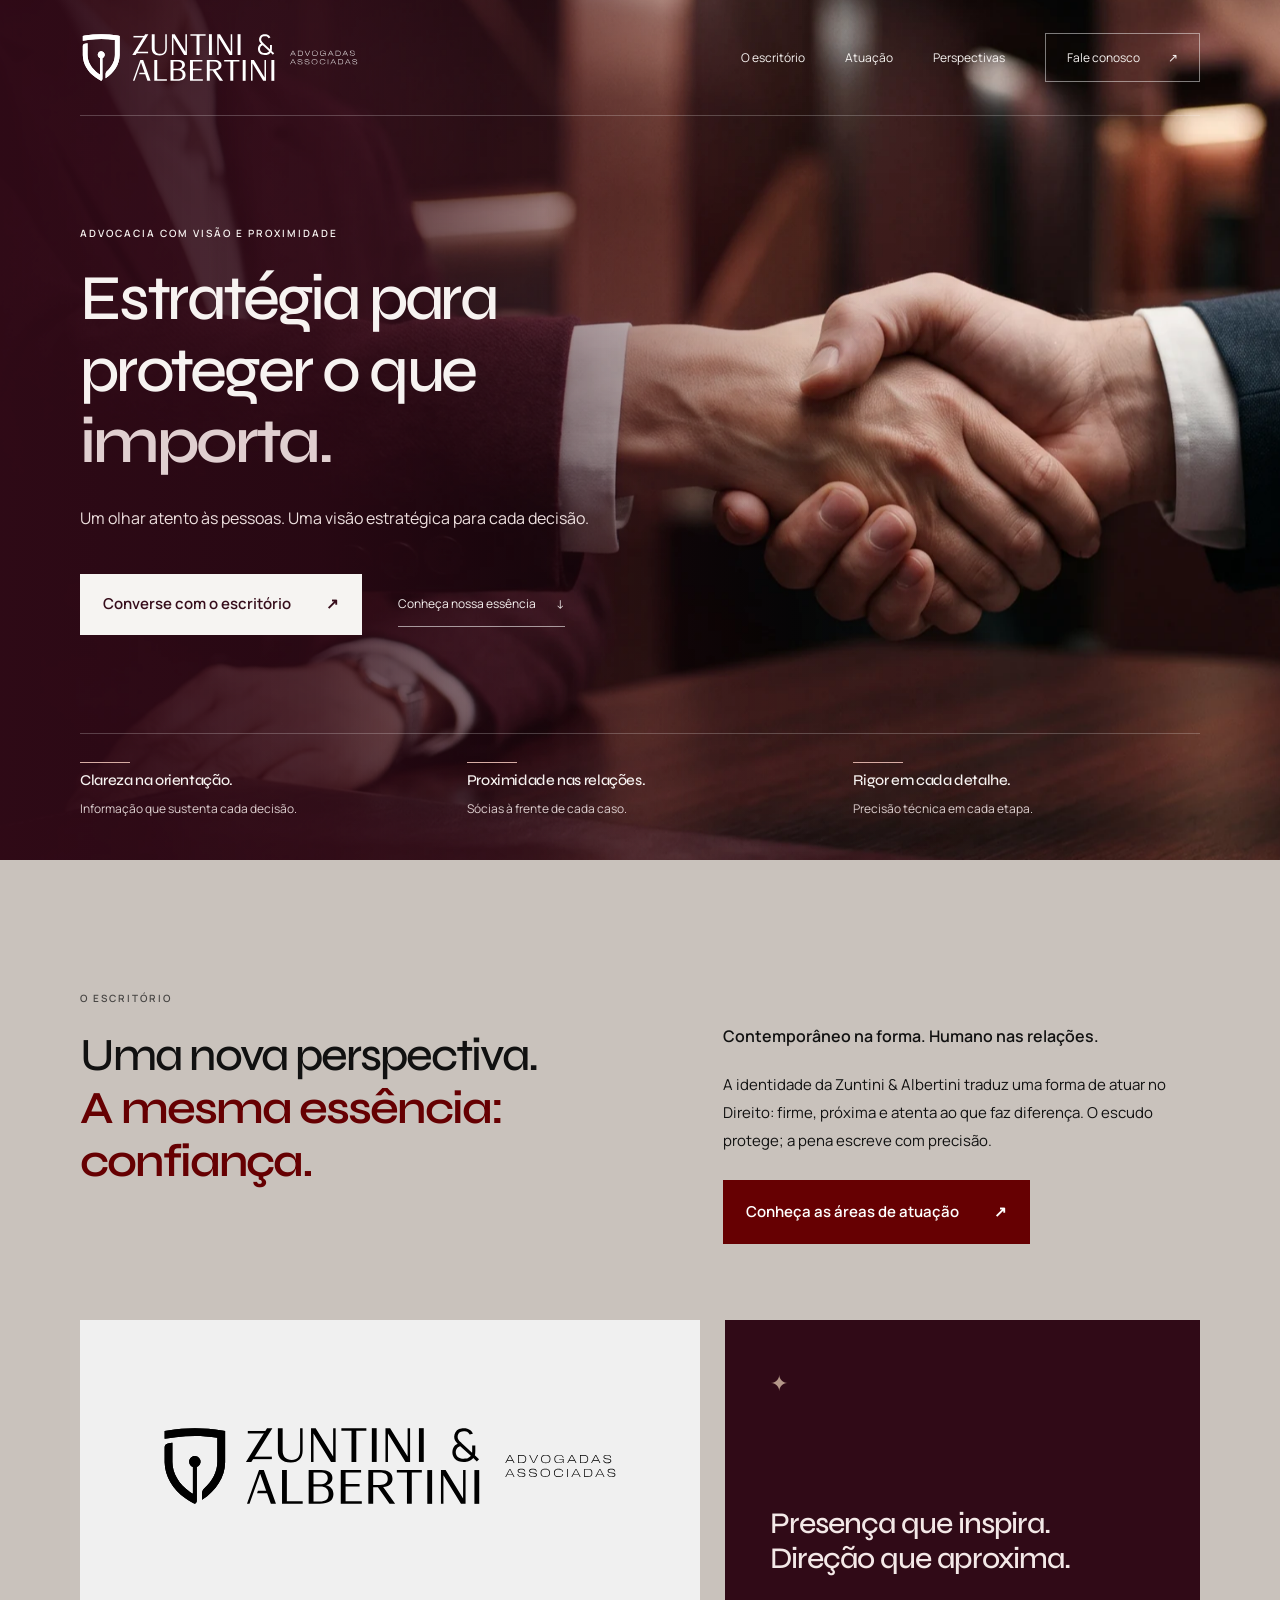
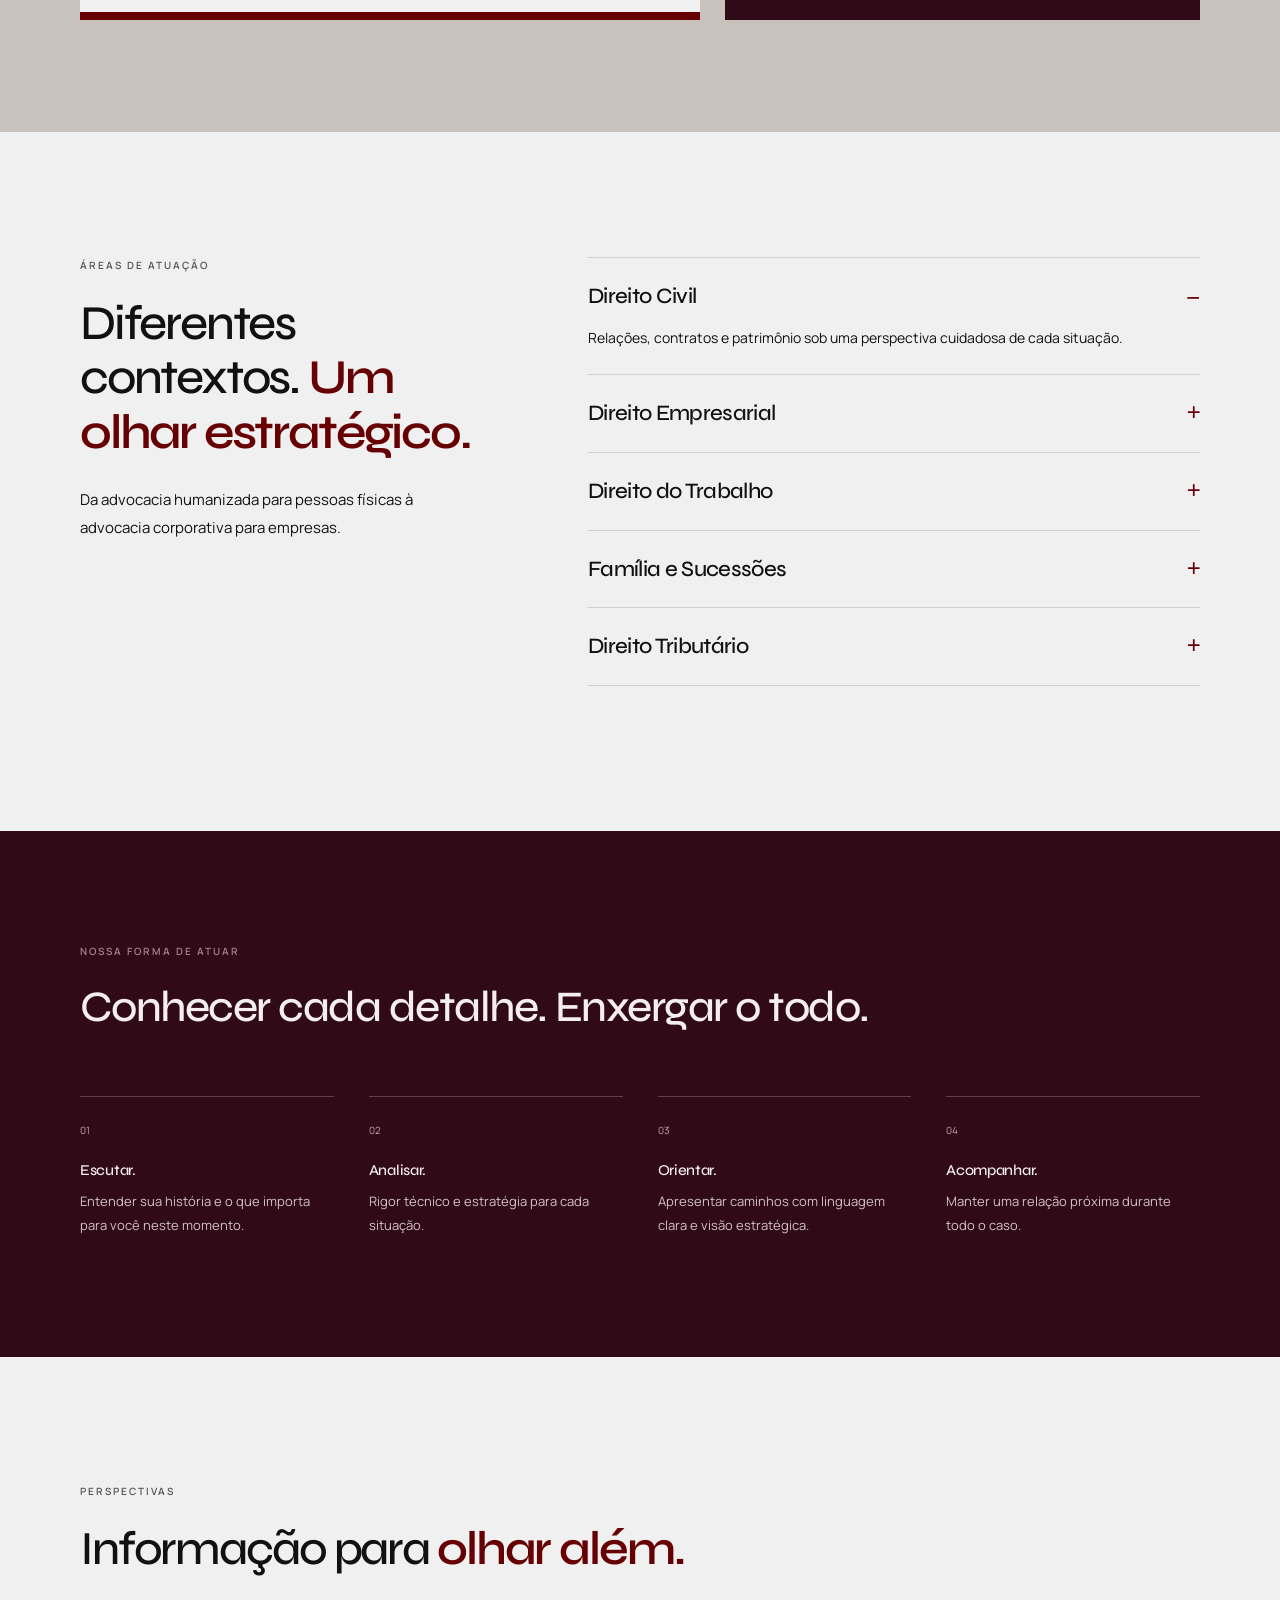
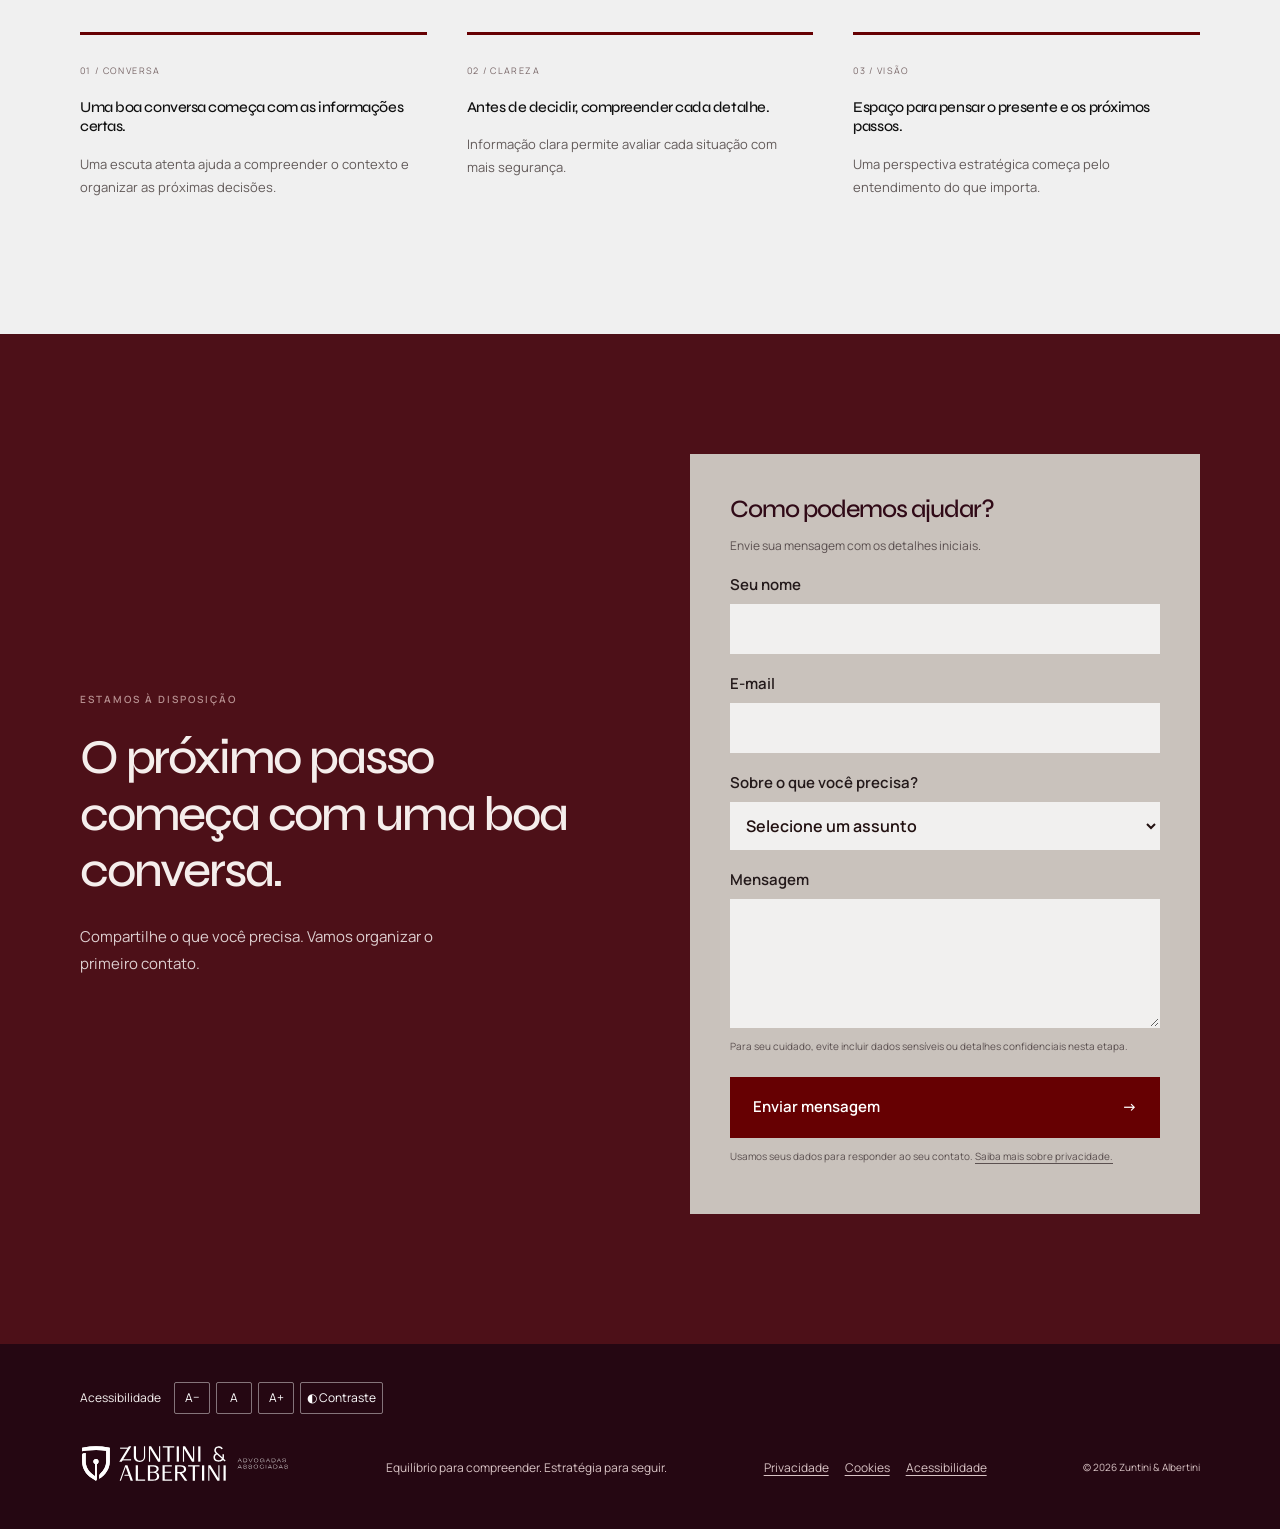
==== commit ea9ae012: "Preparar envio do formulário de contato em PHP" ====
--- a/index.html
+++ b/index.html
@@ -1 +1 @@
-<!doctype html><html lang="pt-BR"><head><meta charset="utf-8"><meta name="viewport" content="width=device-width,initial-scale=1"><title>Zuntini &amp; Albertini | Advogadas Associadas</title><meta name="description" content="Conheça a Zuntini &amp; Albertini: atuação em Direito Civil, Empresarial, do Trabalho, Família e Sucessões e Tributário, com clareza e proximidade."><meta name="robots" content="index, follow, max-image-preview:large"><meta property="og:type" content="website"><meta property="og:site_name" content="Zuntini &amp; Albertini Advogadas Associadas"><meta property="og:title" content="Zuntini &amp; Albertini | Advogadas Associadas"><meta property="og:description" content="Conheça a Zuntini &amp; Albertini: atuação em Direito Civil, Empresarial, do Trabalho, Família e Sucessões e Tributário, com clareza e proximidade."><meta property="og:locale" content="pt_BR"><meta name="twitter:card" content="summary_large_image"><meta name="twitter:title" content="Zuntini &amp; Albertini | Advogadas Associadas"><meta name="twitter:description" content="Conheça a Zuntini &amp; Albertini: atuação em Direito Civil, Empresarial, do Trabalho, Família e Sucessões e Tributário, com clareza e proximidade."><meta name="theme-color" content="#300a17"><link rel="icon" href="assets/favicon.svg" type="image/svg+xml"><link rel="preload" href="assets/hero-aperto-de-maos.webp" as="image"><link rel="stylesheet" href="fonts.css"><link rel="stylesheet" href="styles.css"><script type="application/ld+json">{"@context": "https://schema.org", "@type": "Organization", "name": "Zuntini & Albertini Advogadas Associadas", "description": "Escritório de advocacia com atuação em Direito Civil, Empresarial, do Trabalho, Família e Sucessões e Tributário."}</script><script src="script.js" defer></script><noscript><style>@media(max-width:700px){.menu-toggle{display:none}.header nav{display:flex;position:static;max-height:none;background:transparent;padding:12px 0;flex-direction:row;flex-wrap:wrap;gap:12px}.header{flex-wrap:wrap}.access-tools{display:none}}</style></noscript><script src="context-menu.js" defer></script></head><body><a class="skip" href="#conteudo">Ir para o conteúdo</a><section class="hero" id="inicio"><header class="header wrap"><a href="#inicio" aria-label="Zuntini e Albertini — início"><img src="assets/logo.svg" class="logo logo-light" alt="Zuntini e Albertini Advogadas Associadas"></a><button class="menu-toggle" aria-controls="menu" aria-expanded="false" aria-label="Abrir menu de navegação">Menu <span aria-hidden="true">☰</span></button><nav id="menu" aria-label="Menu principal"><a href="#escritorio">O escritório</a><a href="#atuacao">Atuação</a><a href="#perspectivas">Perspectivas</a><a class="nav-button" href="#contato">Fale conosco <span>↗</span></a></nav></header><div class="hero-body wrap" id="conteudo" tabindex="-1"><p class="overline">Advocacia com visão e proximidade</p><h1>Estratégia para<br>proteger o que<br><span>importa.</span></h1><p>Um olhar atento às pessoas. Uma visão estratégica para cada decisão.</p><div class="hero-actions"><a class="button light" href="#contato">Converse com o escritório <span>↗</span></a><a class="text-link" href="#escritorio">Conheça nossa essência <span>↓</span></a></div></div><div class="hero-values wrap"><div><h3>Clareza na orientação.</h3><p>Informação que sustenta cada decisão.</p></div><div><h3>Proximidade nas relações.</h3><p>Sócias à frente de cada caso.</p></div><div><h3>Rigor em cada detalhe.</h3><p>Precisão técnica em cada etapa.</p></div></div></section><main><section class="about" id="escritorio"><div class="wrap"><div class="about-top"><div><p class="overline">O escritório</p><h2>Uma nova perspectiva.<br><em>A mesma essência:<br>confiança.</em></h2></div><div class="about-copy"><p class="lead">Contemporâneo na forma. Humano nas relações.</p><p>A identidade da Zuntini &amp; Albertini traduz uma forma de atuar no Direito: firme, próxima e atenta ao que faz diferença. O escudo protege; a pena escreve com precisão.</p><a class="button wine" href="#atuacao">Conheça as áreas de atuação <span>↗</span></a></div></div><div class="about-panels"><div class="brand-panel"><img src="assets/logo.svg" alt="Zuntini e Albertini Advogadas Associadas"></div><div class="quote-panel"><span class="panel-mark" aria-hidden="true">✦</span><p>Presença que inspira.<br>Direção que aproxima.</p></div></div></div></section><section class="practice" id="atuacao"><div class="wrap practice-grid"><div class="practice-heading"><p class="overline">Áreas de atuação</p><h2>Diferentes<br>contextos. <em>Um<br>olhar estratégico.</em></h2><p>Da advocacia humanizada para pessoas físicas à advocacia corporativa para empresas.</p></div><div class="accordions"><details open><summary>Direito Civil <span></span></summary><p>Relações, contratos e patrimônio sob uma perspectiva cuidadosa de cada situação.</p></details><details><summary>Direito Empresarial <span></span></summary><p>Orientação jurídica para as relações e decisões que fazem parte da atividade empresarial.</p></details><details><summary>Direito do Trabalho <span></span></summary><p>Atenção às relações de trabalho e às particularidades de cada contexto.</p></details><details><summary>Família e Sucessões <span></span></summary><p>Escuta cuidadosa e orientação em questões familiares e sucessórias.</p></details><details><summary>Direito Tributário <span></span></summary><p>Análise e orientação em questões tributárias para pessoas e empresas.</p></details></div></div></section><section class="approach"><div class="wrap"><p class="overline">Nossa forma de atuar</p><h2>Conhecer cada detalhe.<br class="mobile-break"> Enxergar o todo.</h2><div class="steps"><article><span>01</span><h3>Escutar.</h3><p>Entender sua história e o que importa para você neste momento.</p></article><article><span>02</span><h3>Analisar.</h3><p>Rigor técnico e estratégia para cada situação.</p></article><article><span>03</span><h3>Orientar.</h3><p>Apresentar caminhos com linguagem clara e visão estratégica.</p></article><article><span>04</span><h3>Acompanhar.</h3><p>Manter uma relação próxima durante todo o caso.</p></article></div></div></section><section class="perspectives" id="perspectivas"><div class="wrap"><p class="overline">Perspectivas</p><h2>Informação para <em>olhar além.</em></h2><div class="insights"><article><span>01 / CONVERSA</span><h3>Uma boa conversa começa com as informações certas.</h3><p>Uma escuta atenta ajuda a compreender o contexto e organizar as próximas decisões.</p></article><article><span>02 / CLAREZA</span><h3>Antes de decidir, compreender cada detalhe.</h3><p>Informação clara permite avaliar cada situação com mais segurança.</p></article><article><span>03 / VISÃO</span><h3>Espaço para pensar o presente e os próximos passos.</h3><p>Uma perspectiva estratégica começa pelo entendimento do que importa.</p></article></div></div></section><section class="contact" id="contato"><div class="wrap contact-grid"><div><p class="overline">Estamos à disposição</p><h2>O próximo passo<br>começa com uma boa<br>conversa.</h2><p>Compartilhe o que você precisa. Vamos organizar o primeiro contato.</p></div><form id="contact-form"><h3>Como podemos ajudar?</h3><p>Prepare sua mensagem com os detalhes iniciais.</p><label>Seu nome<input name="nome" autocomplete="name" required></label><label>E-mail<input name="email" type="email" autocomplete="email" required></label><label>Sobre o que você precisa?<select name="assunto" required><option value="">Selecione um assunto</option><option>Direito Civil</option><option>Direito Empresarial</option><option>Direito do Trabalho</option><option>Família e Sucessões</option><option>Direito Tributário</option><option>Outro assunto</option></select></label><label>Mensagem<textarea name="mensagem" rows="4" required aria-describedby="message-guidance"></textarea></label><p class="form-note" id="message-guidance">Para seu cuidado, evite incluir dados sensíveis ou detalhes confidenciais nesta etapa.</p><button class="button wine" type="submit">Preparar mensagem <span>→</span></button><p class="form-note">A mensagem é preparada no seu navegador e não é enviada automaticamente. <a href="privacidade.html">Saiba mais sobre privacidade.</a></p><div class="result" id="result" hidden role="status"><strong>Mensagem preparada</strong><pre id="message-preview"></pre><button type="button" id="copy-message">Copiar mensagem</button><p id="copy-status" aria-live="polite"></p></div></form></div></section></main><footer><div class="access-tools" role="group" aria-label="Opções de acessibilidade"><span>Acessibilidade</span><button type="button" data-text-size="decrease" aria-label="Diminuir tamanho do texto">A−</button><button type="button" data-text-size="reset" aria-label="Restaurar tamanho do texto">A</button><button type="button" data-text-size="increase" aria-label="Aumentar tamanho do texto">A+</button><button type="button" id="contrast-toggle" aria-pressed="false" aria-label="Ativar alto contraste">◐ <span>Contraste</span></button></div><div class="wrap footer-inner"><a href="#inicio" aria-label="Voltar ao início"><img src="assets/logo.svg" class="logo-light" alt="Zuntini e Albertini Advogadas Associadas"></a><p>Equilíbrio para compreender. Estratégia para seguir.</p><nav class="footer-legal" aria-label="Informações legais"><a href="privacidade.html">Privacidade</a><a href="cookies.html">Cookies</a><a href="acessibilidade.html">Acessibilidade</a></nav><small>© 2026 Zuntini &amp; Albertini</small></div></footer><button class="back-to-top" type="button" aria-label="Voltar ao início da página" hidden><svg aria-hidden="true" width="20" height="20" viewBox="0 0 24 24" fill="none"><path d="M12 19V5m-6 6 6-6 6 6" stroke="currentColor" stroke-width="1.8" stroke-linecap="round" stroke-linejoin="round"/></svg></button></body></html>
+<!doctype html><html lang="pt-BR"><head><meta charset="utf-8"><meta name="viewport" content="width=device-width,initial-scale=1"><title>Zuntini &amp; Albertini | Advogadas Associadas</title><meta name="description" content="Conheça a Zuntini &amp; Albertini: atuação em Direito Civil, Empresarial, do Trabalho, Família e Sucessões e Tributário, com clareza e proximidade."><meta name="robots" content="index, follow, max-image-preview:large"><meta property="og:type" content="website"><meta property="og:site_name" content="Zuntini &amp; Albertini Advogadas Associadas"><meta property="og:title" content="Zuntini &amp; Albertini | Advogadas Associadas"><meta property="og:description" content="Conheça a Zuntini &amp; Albertini: atuação em Direito Civil, Empresarial, do Trabalho, Família e Sucessões e Tributário, com clareza e proximidade."><meta property="og:locale" content="pt_BR"><meta name="twitter:card" content="summary_large_image"><meta name="twitter:title" content="Zuntini &amp; Albertini | Advogadas Associadas"><meta name="twitter:description" content="Conheça a Zuntini &amp; Albertini: atuação em Direito Civil, Empresarial, do Trabalho, Família e Sucessões e Tributário, com clareza e proximidade."><meta name="theme-color" content="#300a17"><link rel="icon" href="assets/favicon.svg" type="image/svg+xml"><link rel="preload" href="assets/hero-aperto-de-maos.webp" as="image"><link rel="stylesheet" href="fonts.css"><link rel="stylesheet" href="styles.css"><script type="application/ld+json">{"@context": "https://schema.org", "@type": "Organization", "name": "Zuntini & Albertini Advogadas Associadas", "description": "Escritório de advocacia com atuação em Direito Civil, Empresarial, do Trabalho, Família e Sucessões e Tributário."}</script><script src="script.js" defer></script><noscript><style>@media(max-width:700px){.menu-toggle{display:none}.header nav{display:flex;position:static;max-height:none;background:transparent;padding:12px 0;flex-direction:row;flex-wrap:wrap;gap:12px}.header{flex-wrap:wrap}.access-tools{display:none}}</style></noscript><script src="context-menu.js" defer></script></head><body><a class="skip" href="#conteudo">Ir para o conteúdo</a><section class="hero" id="inicio"><header class="header wrap"><a href="#inicio" aria-label="Zuntini e Albertini — início"><img src="assets/logo.svg" class="logo logo-light" alt="Zuntini e Albertini Advogadas Associadas"></a><button class="menu-toggle" aria-controls="menu" aria-expanded="false" aria-label="Abrir menu de navegação">Menu <span aria-hidden="true">☰</span></button><nav id="menu" aria-label="Menu principal"><a href="#escritorio">O escritório</a><a href="#atuacao">Atuação</a><a href="#perspectivas">Perspectivas</a><a class="nav-button" href="#contato">Fale conosco <span>↗</span></a></nav></header><div class="hero-body wrap" id="conteudo" tabindex="-1"><p class="overline">Advocacia com visão e proximidade</p><h1>Estratégia para<br>proteger o que<br><span>importa.</span></h1><p>Um olhar atento às pessoas. Uma visão estratégica para cada decisão.</p><div class="hero-actions"><a class="button light" href="#contato">Converse com o escritório <span>↗</span></a><a class="text-link" href="#escritorio">Conheça nossa essência <span>↓</span></a></div></div><div class="hero-values wrap"><div><h3>Clareza na orientação.</h3><p>Informação que sustenta cada decisão.</p></div><div><h3>Proximidade nas relações.</h3><p>Sócias à frente de cada caso.</p></div><div><h3>Rigor em cada detalhe.</h3><p>Precisão técnica em cada etapa.</p></div></div></section><main><section class="about" id="escritorio"><div class="wrap"><div class="about-top"><div><p class="overline">O escritório</p><h2>Uma nova perspectiva.<br><em>A mesma essência:<br>confiança.</em></h2></div><div class="about-copy"><p class="lead">Contemporâneo na forma. Humano nas relações.</p><p>A identidade da Zuntini &amp; Albertini traduz uma forma de atuar no Direito: firme, próxima e atenta ao que faz diferença. O escudo protege; a pena escreve com precisão.</p><a class="button wine" href="#atuacao">Conheça as áreas de atuação <span>↗</span></a></div></div><div class="about-panels"><div class="brand-panel"><img src="assets/logo.svg" alt="Zuntini e Albertini Advogadas Associadas"></div><div class="quote-panel"><span class="panel-mark" aria-hidden="true">✦</span><p>Presença que inspira.<br>Direção que aproxima.</p></div></div></div></section><section class="practice" id="atuacao"><div class="wrap practice-grid"><div class="practice-heading"><p class="overline">Áreas de atuação</p><h2>Diferentes<br>contextos. <em>Um<br>olhar estratégico.</em></h2><p>Da advocacia humanizada para pessoas físicas à advocacia corporativa para empresas.</p></div><div class="accordions"><details open><summary>Direito Civil <span></span></summary><p>Relações, contratos e patrimônio sob uma perspectiva cuidadosa de cada situação.</p></details><details><summary>Direito Empresarial <span></span></summary><p>Orientação jurídica para as relações e decisões que fazem parte da atividade empresarial.</p></details><details><summary>Direito do Trabalho <span></span></summary><p>Atenção às relações de trabalho e às particularidades de cada contexto.</p></details><details><summary>Família e Sucessões <span></span></summary><p>Escuta cuidadosa e orientação em questões familiares e sucessórias.</p></details><details><summary>Direito Tributário <span></span></summary><p>Análise e orientação em questões tributárias para pessoas e empresas.</p></details></div></div></section><section class="approach"><div class="wrap"><p class="overline">Nossa forma de atuar</p><h2>Conhecer cada detalhe.<br class="mobile-break"> Enxergar o todo.</h2><div class="steps"><article><span>01</span><h3>Escutar.</h3><p>Entender sua história e o que importa para você neste momento.</p></article><article><span>02</span><h3>Analisar.</h3><p>Rigor técnico e estratégia para cada situação.</p></article><article><span>03</span><h3>Orientar.</h3><p>Apresentar caminhos com linguagem clara e visão estratégica.</p></article><article><span>04</span><h3>Acompanhar.</h3><p>Manter uma relação próxima durante todo o caso.</p></article></div></div></section><section class="perspectives" id="perspectivas"><div class="wrap"><p class="overline">Perspectivas</p><h2>Informação para <em>olhar além.</em></h2><div class="insights"><article><span>01 / CONVERSA</span><h3>Uma boa conversa começa com as informações certas.</h3><p>Uma escuta atenta ajuda a compreender o contexto e organizar as próximas decisões.</p></article><article><span>02 / CLAREZA</span><h3>Antes de decidir, compreender cada detalhe.</h3><p>Informação clara permite avaliar cada situação com mais segurança.</p></article><article><span>03 / VISÃO</span><h3>Espaço para pensar o presente e os próximos passos.</h3><p>Uma perspectiva estratégica começa pelo entendimento do que importa.</p></article></div></div></section><section class="contact" id="contato"><div class="wrap contact-grid"><div><p class="overline">Estamos à disposição</p><h2>O próximo passo<br>começa com uma boa<br>conversa.</h2><p>Compartilhe o que você precisa. Vamos organizar o primeiro contato.</p></div><form id="contact-form" action="/api/enviar-contato.php" method="post"><h3>Como podemos ajudar?</h3><p>Envie sua mensagem com os detalhes iniciais.</p><label>Seu nome<input name="nome" maxlength="120" autocomplete="name" required></label><label>E-mail<input name="email" type="email" maxlength="254" autocomplete="email" required></label><label>Sobre o que você precisa?<select name="assunto" required><option value="">Selecione um assunto</option><option>Direito Civil</option><option>Direito Empresarial</option><option>Direito do Trabalho</option><option>Família e Sucessões</option><option>Direito Tributário</option><option>Outro assunto</option></select></label><label>Mensagem<textarea name="mensagem" maxlength="5000" rows="4" required aria-describedby="message-guidance"></textarea></label><p class="form-note" id="message-guidance">Para seu cuidado, evite incluir dados sensíveis ou detalhes confidenciais nesta etapa.</p><button class="button wine" type="submit">Enviar mensagem <span>→</span></button><p class="form-note">Usamos seus dados para responder ao seu contato. <a href="privacidade.html">Saiba mais sobre privacidade.</a></p><p class="form-note" id="form-status" role="status"></p><div class="result" id="result" hidden><strong>Mensagem preparada</strong><pre id="message-preview"></pre><button type="button" id="copy-message">Copiar mensagem</button><p id="copy-status" aria-live="polite"></p></div></form></div></section></main><footer><div class="access-tools" role="group" aria-label="Opções de acessibilidade"><span>Acessibilidade</span><button type="button" data-text-size="decrease" aria-label="Diminuir tamanho do texto">A−</button><button type="button" data-text-size="reset" aria-label="Restaurar tamanho do texto">A</button><button type="button" data-text-size="increase" aria-label="Aumentar tamanho do texto">A+</button><button type="button" id="contrast-toggle" aria-pressed="false" aria-label="Ativar alto contraste">◐ <span>Contraste</span></button></div><div class="wrap footer-inner"><a href="#inicio" aria-label="Voltar ao início"><img src="assets/logo.svg" class="logo-light" alt="Zuntini e Albertini Advogadas Associadas"></a><p>Equilíbrio para compreender. Estratégia para seguir.</p><nav class="footer-legal" aria-label="Informações legais"><a href="privacidade.html">Privacidade</a><a href="cookies.html">Cookies</a><a href="acessibilidade.html">Acessibilidade</a></nav><small>© 2026 Zuntini &amp; Albertini</small></div></footer><button class="back-to-top" type="button" aria-label="Voltar ao início da página" hidden><svg aria-hidden="true" width="20" height="20" viewBox="0 0 24 24" fill="none"><path d="M12 19V5m-6 6 6-6 6 6" stroke="currentColor" stroke-width="1.8" stroke-linecap="round" stroke-linejoin="round"/></svg></button></body></html>
--- a/styles.css
+++ b/styles.css
@@ -1,11 +1,12 @@
-:root{--wine:#660002;--deep:#300a17;--burgundy:#4d1018;--gray:#c9c2bc;--paper:#f0f0f0;--ink:#111}*{box-sizing:border-box}html{scroll-behavior:smooth;scroll-padding-top:20px}body{margin:0;background:var(--paper);color:var(--ink);font:15px/1.65 Arial,sans-serif;-webkit-font-smoothing:antialiased}a{color:inherit;text-decoration:none}button,input,textarea,select{font:inherit}button,a{touch-action:manipulation}a:focus-visible,button:focus-visible,input:focus-visible,textarea:focus-visible,select:focus-visible,summary:focus-visible{outline:3px solid #b58266;outline-offset:4px}p,h1,h2,h3,figure{margin:0}h1,h2,h3{font-family:Georgia,'Times New Roman',serif;font-weight:400;line-height:1.12;letter-spacing:-.035em}h1{font-size:clamp(58px,6.3vw,96px)}h2{font-size:clamp(38px,4.1vw,62px)}h3{font-size:23px}em{font-style:normal;color:var(--wine)}.wrap{width:min(1320px,87.5%);margin:auto}.overline{font-size:10px;letter-spacing:.2em;text-transform:uppercase;font-weight:600;margin-bottom:22px;opacity:.7}.hero{min-height:860px;background:linear-gradient(90deg,rgba(48,10,23,.96) 0%,rgba(77,16,24,.88) 30%,rgba(48,10,23,.2) 75%),url('assets/hero-aperto-de-maos.webp') 64% center/cover;color:#f7f3f1;display:flex;flex-direction:column}.header{min-height:116px;display:flex;justify-content:space-between;align-items:center;gap:30px;border-bottom:1px solid #ffffff38}.logo{display:block;width:280px;height:auto}.logo-light{filter:brightness(0) invert(1)}.header nav{display:flex;align-items:center;gap:40px;font-size:12px}.header nav a:not(.nav-button):hover{opacity:.65}.nav-button{padding:14px 21px;border:1px solid #ffffff78;display:flex;gap:28px;align-items:center}.nav-button:hover{background:#ffffff15}.menu-toggle{display:none}.hero-body{padding:90px 0 80px;flex:1;display:flex;align-items:flex-start;flex-direction:column;justify-content:center}.hero-body h1 span{color:#e0cfd0}.hero-body>p:not(.overline){font-size:18px;margin-top:30px;color:#eee0df;max-width:600px}.hero-actions{display:flex;gap:36px;align-items:center;margin-top:42px}.button{border:1px solid transparent;padding:17px 22px;font-size:12px;font-weight:600;display:inline-flex;align-items:center;justify-content:space-between;gap:35px;cursor:pointer;transition:background .25s,transform .25s}.button:hover{transform:translateY(-2px)}.light{background:#f6f4f2;color:#360d1b}.wine{background:var(--wine);color:white}.wine:hover{background:#82121a}.text-link{font-size:12px;border-bottom:1px solid #ffffff90;padding:12px 0}.text-link span{margin-left:18px}.hero-values{display:grid;grid-template-columns:repeat(3,1fr);gap:40px;padding:28px 0 32px;border-top:1px solid #ffffff38}.hero-values h3{font-size:20px}.hero-values p{font-size:12px;color:#ded0d0;margin-top:6px}.about{background:var(--gray);padding:125px 0}.about-top{display:grid;grid-template-columns:1fr .88fr;gap:100px}.about-copy{max-width:520px}.about-copy .lead{font-size:17px;margin-bottom:20px}.about-copy p:not(.lead){max-width:520px}.about-copy .button{margin-top:26px}.about-panels{display:grid;grid-template-columns:1.15fr .88fr;gap:25px;margin-top:85px}.brand-panel{min-height:300px;background:#f0f0f0;border-bottom:8px solid var(--wine);display:grid;place-items:center;padding:40px}.brand-panel img{width:min(460px,90%)}.quote-panel{min-height:300px;background:var(--deep);color:#f3e8e7;display:flex;flex-direction:column;justify-content:space-between;padding:45px}.quote-panel p{font:30px/1.15 Georgia,serif}.panel-mark{color:#b49789;font-size:22px}.practice{padding:140px 0;background:#f0f0f0}.practice-grid{display:grid;grid-template-columns:.8fr 1.2fr;gap:100px}.practice-heading>p:not(.overline){max-width:340px;margin-top:30px}.accordions details{border-top:1px solid #d1cecc;padding:24px 0}.accordions details:last-child{border-bottom:1px solid #d1cecc}.accordions summary{cursor:pointer;list-style:none;font:26px/1.2 Georgia,serif;display:flex;justify-content:space-between;gap:20px}.accordions summary::-webkit-details-marker{display:none}.accordions summary span:after{content:'+';color:var(--wine);font:24px/1 Arial,sans-serif}.accordions details[open] summary span:after{content:'−'}.accordions details p{max-width:550px;margin-top:20px;font-size:14px;line-height:1.8}.approach{padding:125px 0;background:var(--deep);color:#f5eeee}.approach .overline{color:#d7b9ba}.approach h2{font-size:clamp(38px,3.8vw,58px)}.steps{display:grid;grid-template-columns:repeat(4,1fr);gap:35px;margin-top:70px}.steps article{border-top:1px solid #ffffff38;padding-top:20px}.steps article>span{font-size:10px;color:#c7a7a9}.steps h3{font-size:23px;margin-top:24px}.steps p{font-size:13px;color:#d3c3c4;margin-top:12px;max-width:250px}.perspectives{padding:130px 0;background:#f0f0f0}.insights{display:grid;grid-template-columns:repeat(3,1fr);gap:30px;margin-top:65px}.insights article{border-top:3px solid var(--wine);padding-top:22px}.insights span{font-size:9px;letter-spacing:.15em;color:#786667}.insights h3{font-size:25px;max-width:330px;margin-top:18px}.insights p{color:#625a59;font-size:13px;margin-top:18px;max-width:330px}.contact{background:var(--burgundy);color:#f5eeec;padding:130px 0}.contact-grid{display:grid;grid-template-columns:1fr 1fr;gap:100px;align-items:center}.contact-grid>div>p:last-child{color:#decfd0;max-width:380px;margin-top:30px}.contact .overline{color:#e4c7c4}form{background:#c9c2bc;color:#23191a;padding:40px}form h3{font-size:30px;color:var(--deep)}form>p{font-size:12px;margin-top:10px;color:#5b5050}label{display:block;font-size:11px;font-weight:600;margin-top:18px}input,select,textarea{display:block;width:100%;border:1px solid transparent;background:#f1f0ef;padding:11px;margin-top:6px;border-radius:0;color:#211}textarea{resize:vertical}form .button{width:100%;margin-top:23px}.form-note{font-size:10px;line-height:1.5}.result{border-top:1px solid #a99e98;margin-top:24px;padding-top:20px}.result strong{font-family:Georgia,serif;font-size:20px;font-weight:400}pre{white-space:pre-wrap;overflow-wrap:anywhere;font:13px/1.6 Arial,sans-serif;background:#eeeae6;padding:15px}#copy-message{border:1px solid var(--wine);background:transparent;color:var(--wine);padding:10px;cursor:pointer}#copy-status{font-size:12px}footer{background:#250712;color:#d9c4c5;padding:38px 0}.footer-inner{display:flex;align-items:center;justify-content:space-between;gap:35px}.footer-inner img{width:210px}.footer-inner p{font-size:12px}.footer-inner small{font-size:10px}.mobile-break{display:none}.skip{position:absolute;top:-100px;z-index:10;background:white;color:#111;padding:10px}.skip:focus{top:5px}@media(max-width:900px){.header nav{gap:22px}.logo{width:230px}.about-top,.practice-grid,.contact-grid{gap:50px}.hero{min-height:780px}}@media(max-width:700px){.wrap{width:88%}.hero{min-height:780px;background-position:64% center;background-image:linear-gradient(90deg,rgba(48,10,23,.93),rgba(48,10,23,.62)),url('assets/hero-aperto-de-maos.webp')}.header{min-height:90px}.logo{width:205px}.menu-toggle{display:flex;gap:16px;align-items:center;background:transparent;color:white;border:1px solid #ffffff80;padding:9px 13px}.header nav{display:none;position:absolute;top:82px;left:6%;right:6%;z-index:5;background:#300a17;padding:25px;flex-direction:column;align-items:stretch;gap:23px}.header nav.open{display:flex}.nav-button{justify-content:space-between}.hero-body{padding:70px 0 60px}.hero-body h1{font-size:clamp(46px,10vw,68px)}.hero-body>p:not(.overline){font-size:15px}.hero-actions{gap:20px;align-items:flex-start;flex-direction:column;margin-top:32px}.hero-values{gap:16px;grid-template-columns:1fr;padding:22px 0}.hero-values>div{display:grid;grid-template-columns:1fr 1fr;gap:15px;align-items:center}.hero-values h3{font-size:16px}.hero-values p{font-size:10px;margin:0}.about,.practice,.approach,.perspectives,.contact{padding:75px 0}.about-top,.practice-grid,.contact-grid{grid-template-columns:1fr;gap:35px}.about h2,.practice h2{font-size:38px}.about-copy .lead{font-size:16px}.about-panels{grid-template-columns:1fr;gap:15px;margin-top:45px}.brand-panel,.quote-panel{min-height:190px}.quote-panel{padding:30px}.quote-panel p{font-size:25px}.accordions summary{font-size:22px}.accordions details{padding:21px 0}.steps{grid-template-columns:1fr 1fr;gap:30px 20px;margin-top:40px}.steps h3{margin-top:14px}.steps p{font-size:12px}.mobile-break{display:block}.insights{grid-template-columns:1fr;gap:35px;margin-top:40px}.insights h3{font-size:24px}.insights p{font-size:14px}form{padding:27px}.contact h2{font-size:37px}input,select,textarea{font-size:16px}.footer-inner{flex-wrap:wrap}.footer-inner img{width:180px}.footer-inner p{width:100%}.footer-inner small{font-size:10px}}@media(max-width:350px){.logo{width:165px}.hero-body h1{font-size:42px}.hero-values>div{grid-template-columns:1fr}.hero-values p{display:none}.steps{grid-template-columns:1fr}.contact h2{font-size:32px}}@media(prefers-reduced-motion:reduce){html{scroll-behavior:auto}*{transition:none!important}}
+:root{--wine:#660002;--deep:#300a17;--burgundy:#4d1018;--gray:#c9c2bc;--paper:#f0f0f0;--ink:#111}*{box-sizing:border-box}html{scroll-behavior:smooth;scroll-padding-top:20px}body{margin:0;background:var(--paper);color:var(--ink);font:15px/1.65 Arial,sans-serif;-webkit-font-smoothing:antialiased}a{color:inherit;text-decoration:none}button,input,textarea,select{font:inherit}button,a{touch-action:manipulation}a:focus-visible,button:focus-visible,input:focus-visible,textarea:focus-visible,select:focus-visible,summary:focus-visible{outline:3px solid #b58266;outline-offset:4px}p,h1,h2,h3,figure{margin:0}h1,h2,h3{font-family:Georgia,'Times New Roman',serif;font-weight:400;line-height:1.12;letter-spacing:-.035em}h1{font-size:clamp(58px,6.3vw,96px)}h2{font-size:clamp(38px,4.1vw,62px)}h3{font-size:23px}em{font-style:normal;color:var(--wine)}.wrap{width:min(1320px,87.5%);margin:auto}.overline{font-size:10px;letter-spacing:.2em;text-transform:uppercase;font-weight:600;margin-bottom:22px;opacity:.7}.hero{min-height:860px;background:linear-gradient(90deg,rgba(48,10,23,.96) 0%,rgba(48,10,23,.82) 25%,rgba(48,10,23,.08) 62%,transparent 78%),url('assets/hero-aperto-de-maos.webp') 64% center/cover;color:#f7f3f1;display:flex;flex-direction:column}.header{min-height:116px;display:flex;justify-content:space-between;align-items:center;gap:30px;border-bottom:1px solid #ffffff38}.logo{display:block;width:280px;height:auto}.logo-light{filter:brightness(0) invert(1)}.header nav{display:flex;align-items:center;gap:40px;font-size:12px}.header nav a:not(.nav-button):hover{opacity:.65}.nav-button{padding:14px 21px;border:1px solid #ffffff78;display:flex;gap:28px;align-items:center}.nav-button:hover{background:#ffffff15}.menu-toggle{display:none}.hero-body{padding:90px 0 80px;flex:1;display:flex;align-items:flex-start;flex-direction:column;justify-content:center}.hero-body h1 span{color:#e0cfd0}.hero-body>p:not(.overline){font-size:18px;margin-top:30px;color:#eee0df;max-width:600px}.hero-actions{display:flex;gap:36px;align-items:center;margin-top:42px}.button{border:1px solid transparent;padding:17px 22px;font-size:12px;font-weight:600;display:inline-flex;align-items:center;justify-content:space-between;gap:35px;cursor:pointer;transition:background .25s,transform .25s}.button:hover{transform:translateY(-2px)}.light{background:#f6f4f2;color:#360d1b}.wine{background:var(--wine);color:white}.wine:hover{background:#82121a}.text-link{font-size:12px;border-bottom:1px solid #ffffff90;padding:12px 0}.text-link span{margin-left:18px}.hero-values{display:grid;grid-template-columns:repeat(3,1fr);gap:40px;padding:28px 0 32px;border-top:1px solid #ffffff38}.hero-values h3{font-size:20px}.hero-values p{font-size:12px;color:#ded0d0;margin-top:6px}.about{background:var(--gray);padding:125px 0}.about-top{display:grid;grid-template-columns:1fr .88fr;gap:100px}.about-copy{max-width:520px}.about-copy .lead{font-size:17px;margin-bottom:20px}.about-copy p:not(.lead){max-width:520px}.about-copy .button{margin-top:26px}.about-panels{display:grid;grid-template-columns:1.15fr .88fr;gap:25px;margin-top:85px}.brand-panel{min-height:300px;background:#f0f0f0;border-bottom:8px solid var(--wine);display:grid;place-items:center;padding:40px}.brand-panel img{width:min(460px,90%)}.quote-panel{min-height:300px;background:var(--deep);color:#f3e8e7;display:flex;flex-direction:column;justify-content:space-between;padding:45px}.quote-panel p{font:30px/1.15 Georgia,serif}.panel-mark{color:#b49789;font-size:22px}.practice{padding:140px 0;background:#f0f0f0}.practice-grid{display:grid;grid-template-columns:.8fr 1.2fr;gap:100px}.practice-heading>p:not(.overline){max-width:340px;margin-top:30px}.accordions details{border-top:1px solid #d1cecc;padding:24px 0}.accordions details:last-child{border-bottom:1px solid #d1cecc}.accordions summary{cursor:pointer;list-style:none;font:26px/1.2 Georgia,serif;display:flex;justify-content:space-between;gap:20px}.accordions summary::-webkit-details-marker{display:none}.accordions summary span:after{content:'+';color:var(--wine);font:24px/1 Arial,sans-serif}.accordions details[open] summary span:after{content:'−'}.accordions details p{max-width:550px;margin-top:20px;font-size:14px;line-height:1.8}.approach{padding:125px 0;background:var(--deep);color:#f5eeee}.approach .overline{color:#d7b9ba}.approach h2{font-size:clamp(38px,3.8vw,58px)}.steps{display:grid;grid-template-columns:repeat(4,1fr);gap:35px;margin-top:70px}.steps article{border-top:1px solid #ffffff38;padding-top:20px}.steps article>span{font-size:10px;color:#c7a7a9}.steps h3{font-size:23px;margin-top:24px}.steps p{font-size:13px;color:#d3c3c4;margin-top:12px;max-width:250px}.perspectives{padding:130px 0;background:#f0f0f0}.insights{display:grid;grid-template-columns:repeat(3,1fr);gap:30px;margin-top:65px}.insights article{border-top:3px solid var(--wine);padding-top:22px}.insights span{font-size:9px;letter-spacing:.15em;color:#786667}.insights h3{font-size:25px;max-width:330px;margin-top:18px}.insights p{color:#625a59;font-size:13px;margin-top:18px;max-width:330px}.contact{background:var(--burgundy);color:#f5eeec;padding:130px 0}.contact-grid{display:grid;grid-template-columns:1fr 1fr;gap:100px;align-items:center}.contact-grid>div>p:last-child{color:#decfd0;max-width:380px;margin-top:30px}.contact .overline{color:#e4c7c4}form{background:#c9c2bc;color:#23191a;padding:40px}form h3{font-size:30px;color:var(--deep)}form>p{font-size:12px;margin-top:10px;color:#5b5050}label{display:block;font-size:11px;font-weight:600;margin-top:18px}input,select,textarea{display:block;width:100%;border:1px solid transparent;background:#f1f0ef;padding:11px;margin-top:6px;border-radius:0;color:#211}textarea{resize:vertical}form .button{width:100%;margin-top:23px}.form-note{font-size:10px;line-height:1.5}.result{border-top:1px solid #a99e98;margin-top:24px;padding-top:20px}.result strong{font-family:Georgia,serif;font-size:20px;font-weight:400}pre{white-space:pre-wrap;overflow-wrap:anywhere;font:13px/1.6 Arial,sans-serif;background:#eeeae6;padding:15px}#copy-message{border:1px solid var(--wine);background:transparent;color:var(--wine);padding:10px;cursor:pointer}#copy-status{font-size:12px}footer{background:#250712;color:#d9c4c5;padding:38px 0}.footer-inner{display:flex;align-items:center;justify-content:space-between;gap:35px}.footer-inner img{width:210px}.footer-inner p{font-size:12px}.footer-inner small{font-size:10px}.mobile-break{display:none}.skip{position:absolute;top:-100px;z-index:10;background:white;color:#111;padding:10px}.skip:focus{top:5px}@media(max-width:900px){.header nav{gap:22px}.logo{width:230px}.about-top,.practice-grid,.contact-grid{gap:50px}.hero{min-height:780px}}@media(max-width:700px){.wrap{width:88%}.hero{min-height:780px;background-position:64% center;background-image:linear-gradient(90deg,rgba(48,10,23,.88),rgba(48,10,23,.58) 42%,rgba(48,10,23,.22)),url('assets/hero-aperto-de-maos.webp')}.header{min-height:90px}.logo{width:205px}.menu-toggle{display:flex;gap:16px;align-items:center;background:transparent;color:white;border:1px solid #ffffff80;padding:9px 13px}.header nav{display:none;position:absolute;top:82px;left:6%;right:6%;z-index:5;background:#300a17;padding:25px;flex-direction:column;align-items:stretch;gap:23px}.header nav.open{display:flex}.nav-button{justify-content:space-between}.hero-body{padding:70px 0 60px}.hero-body h1{font-size:clamp(46px,10vw,68px)}.hero-body>p:not(.overline){font-size:15px}.hero-actions{gap:20px;align-items:flex-start;flex-direction:column;margin-top:32px}.hero-values{gap:16px;grid-template-columns:1fr;padding:22px 0}.hero-values>div{display:grid;grid-template-columns:1fr 1fr;gap:15px;align-items:center}.hero-values h3{font-size:16px}.hero-values p{font-size:10px;margin:0}.about,.practice,.approach,.perspectives,.contact{padding:75px 0}.about-top,.practice-grid,.contact-grid{grid-template-columns:1fr;gap:35px}.about h2,.practice h2{font-size:38px}.about-copy .lead{font-size:16px}.about-panels{grid-template-columns:1fr;gap:15px;margin-top:45px}.brand-panel,.quote-panel{min-height:190px}.quote-panel{padding:30px}.quote-panel p{font-size:25px}.accordions summary{font-size:22px}.accordions details{padding:21px 0}.steps{grid-template-columns:1fr 1fr;gap:30px 20px;margin-top:40px}.steps h3{margin-top:14px}.steps p{font-size:12px}.mobile-break{display:block}.insights{grid-template-columns:1fr;gap:35px;margin-top:40px}.insights h3{font-size:24px}.insights p{font-size:14px}form{padding:27px}.contact h2{font-size:37px}input,select,textarea{font-size:16px}.footer-inner{flex-wrap:wrap}.footer-inner img{width:180px}.footer-inner p{width:100%}.footer-inner small{font-size:10px}}@media(max-width:350px){.logo{width:165px}.hero-body h1{font-size:42px}.hero-values>div{grid-template-columns:1fr}.hero-values p{display:none}.steps{grid-template-columns:1fr}.contact h2{font-size:32px}}@media(prefers-reduced-motion:reduce){html{scroll-behavior:auto}*{transition:none!important}}
 .brand-panel img{filter:brightness(0)}
 
 /* Animações progressivas: conteúdo continua disponível sem JavaScript. */
 .motion-progress{position:fixed;top:0;left:0;right:0;height:3px;background:#b5877c;transform:scaleX(var(--progress,0));transform-origin:left;z-index:30;pointer-events:none}
 .hero.has-motion{position:relative;isolation:isolate;overflow:clip;background:#300a17}
 .hero.has-motion:before{content:'';position:absolute;inset:-30px;z-index:-2;background:url('assets/hero-aperto-de-maos.webp') 64% center/cover;transform:translate3d(var(--hero-x,0px),var(--hero-y,0px),0) scale(var(--hero-scale,1.02));will-change:transform}
-.hero.has-motion:after{content:'';position:absolute;inset:0;z-index:-1;background:linear-gradient(90deg,rgba(48,10,23,.96),rgba(77,16,24,.88) 30%,rgba(48,10,23,.2) 75%);pointer-events:none}
+@media(min-width:1100px){.hero,.hero.has-motion:before{background-position:left center;background-size:135% auto}}
+.hero.has-motion:after{content:'';position:absolute;inset:0;z-index:-1;background:linear-gradient(90deg,rgba(48,10,23,.96) 0%,rgba(48,10,23,.82) 25%,rgba(48,10,23,.08) 62%,transparent 78%);pointer-events:none}
 .reveal{opacity:0;translate:0 28px;transition:opacity .85s ease var(--delay,0ms),translate 1s cubic-bezier(.16,1,.3,1) var(--delay,0ms)}
 .reveal.is-visible{opacity:1;translate:0 0}
 .reveal:focus-within{opacity:1;translate:0 0;transition:none}
@@ -25,7 +26,7 @@
 .motion-cursor{position:fixed;top:0;left:0;z-index:50;pointer-events:none;opacity:0;transition:opacity .2s}
 .motion-cursor span{display:block;width:28px;height:28px;transform:translate(-50%,-50%);border:1px solid #bd9492;border-radius:50%;transition:width .25s,height .25s,background .25s}
 .motion-cursor.is-link span{width:48px;height:48px;background:#bd949222}
-@media(max-width:700px){.hero.has-motion:before{background-position:64% center}.hero.has-motion:after{background:linear-gradient(90deg,rgba(48,10,23,.93),rgba(48,10,23,.62))}.reveal{translate:0 14px}.reveal,.steps article.reveal,.insights article.reveal{transition:opacity .55s ease var(--delay,0ms),translate .7s cubic-bezier(.16,1,.3,1) var(--delay,0ms)}.hero-body h1 .motion-line>span{transition-duration:.8s}}
+@media(max-width:700px){.hero.has-motion:before{background-position:64% center}.hero.has-motion:after{background:linear-gradient(90deg,rgba(48,10,23,.88),rgba(48,10,23,.58) 42%,rgba(48,10,23,.22))}.reveal{translate:0 14px}.reveal,.steps article.reveal,.insights article.reveal{transition:opacity .55s ease var(--delay,0ms),translate .7s cubic-bezier(.16,1,.3,1) var(--delay,0ms)}.hero-body h1 .motion-line>span{transition-duration:.8s}}
 @media(hover:none),(pointer:coarse){.motion-cursor{display:none}}
 @media(prefers-reduced-motion:reduce){.motion-progress,.motion-cursor{display:none}.reveal{opacity:1;translate:none;transition:none}.hero.has-motion:before{transform:none}.hero-body h1.motion-heading:not(.is-visible) .motion-line>span{transform:none}.steps article:hover,.insights article:hover,.brand-panel:hover img{transform:none}}
 
